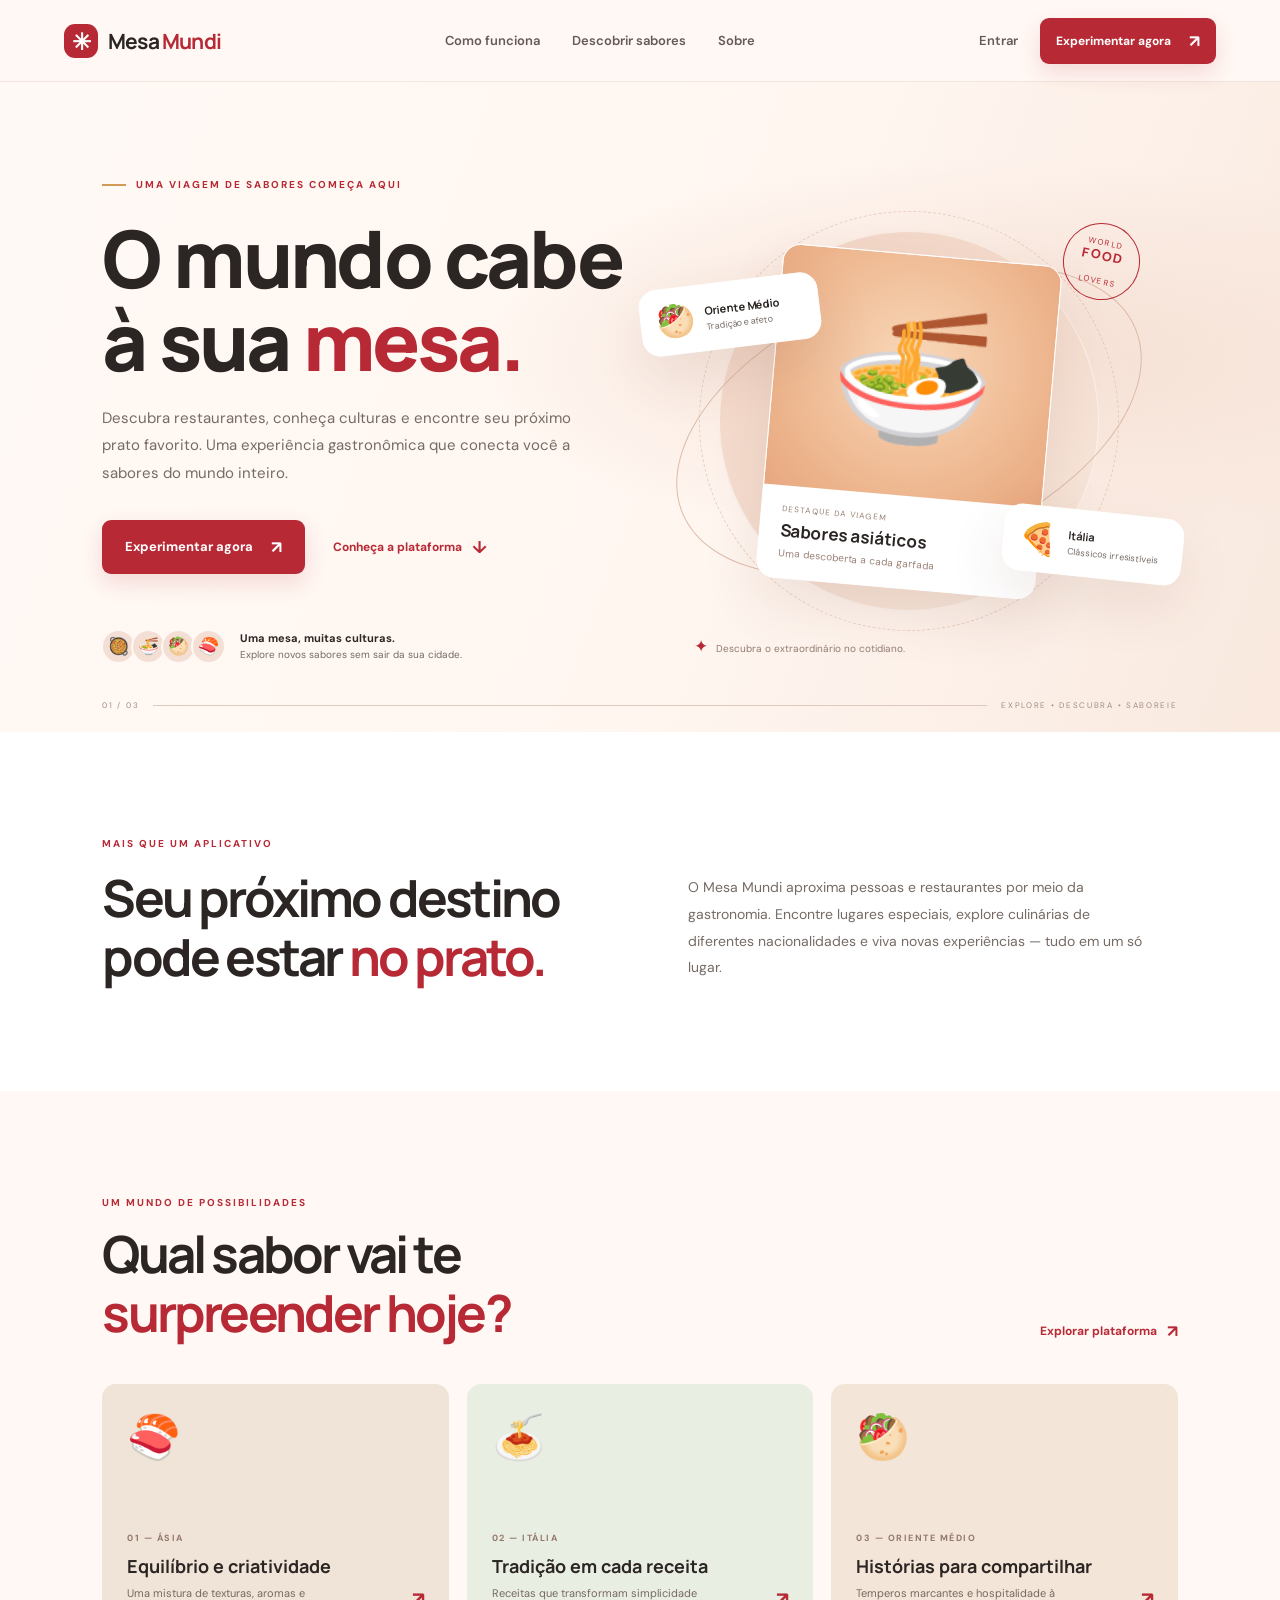
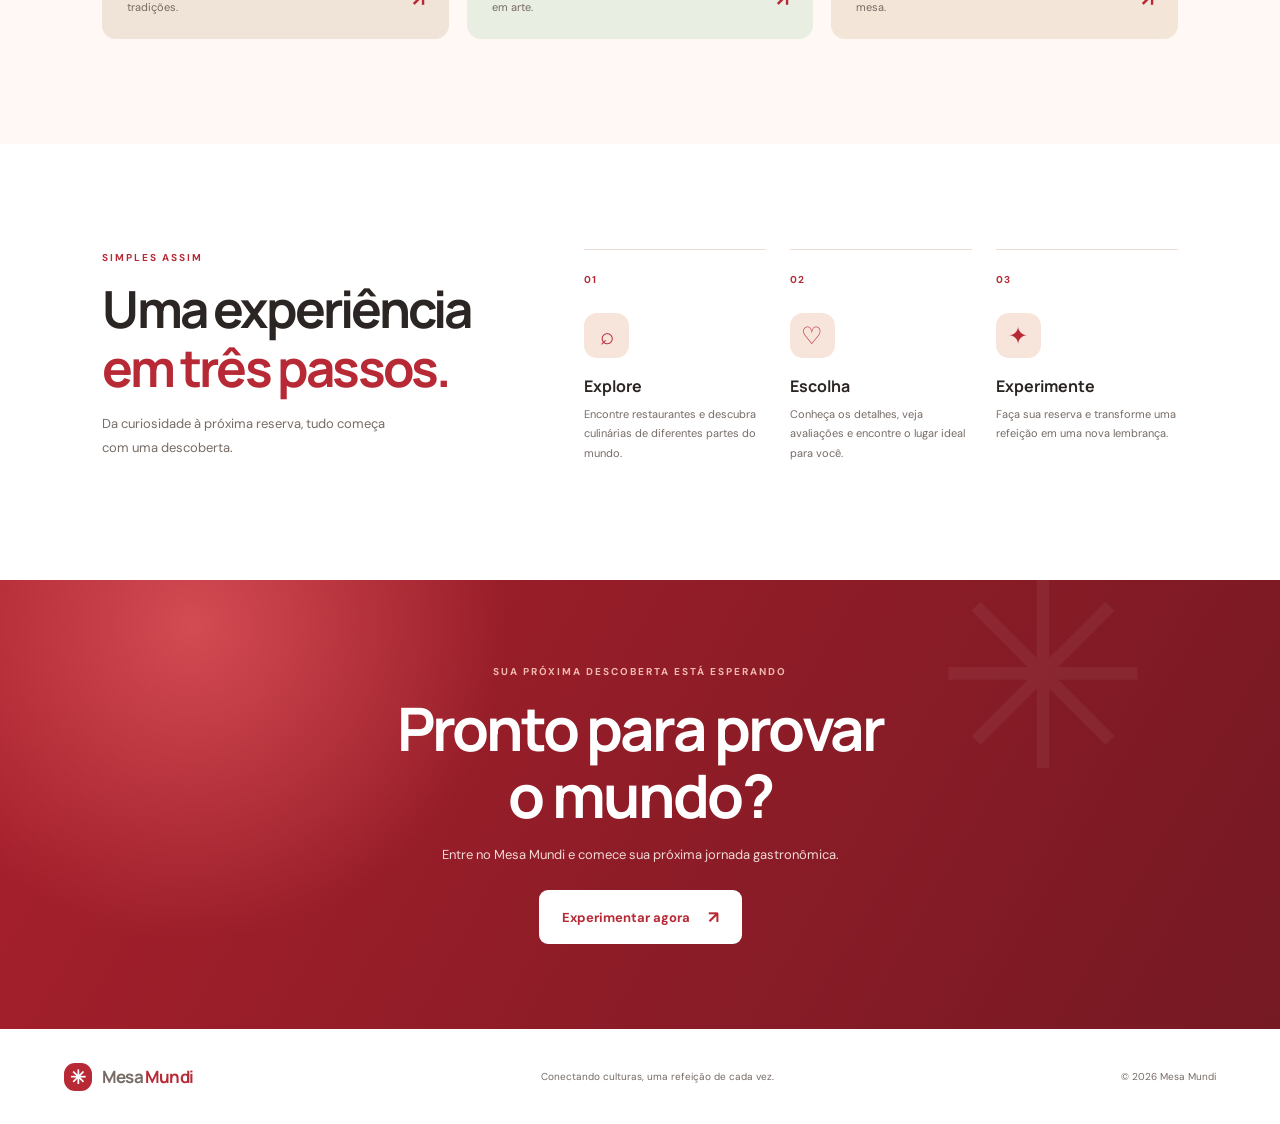
==== index.html @ 670676ce "adiciona landing page e novos estilos" ====
<!doctype html>
<html lang="pt-BR">
<head>
  <meta charset="utf-8">
  <meta name="viewport" content="width=device-width, initial-scale=1">
  <meta name="theme-color" content="#fff8f4">
  <meta name="description" content="Descubra restaurantes, sabores e experiências gastronômicas de diferentes partes do mundo com o Mesa Mundi.">
  <title>Mesa Mundi | O mundo cabe à sua mesa</title>
  <link rel="preconnect" href="https://fonts.googleapis.com">
  <link rel="preconnect" href="https://fonts.gstatic.com" crossorigin>
  <link href="https://fonts.googleapis.com/css2?family=DM+Sans:wght@400;500;600;700&family=Manrope:wght@400;500;600;700;800&display=swap" rel="stylesheet">
  <link rel="stylesheet" href="css/landing.css">
</head>
<body>
  <header class="site-header">
    <a class="brand" href="#inicio" aria-label="Mesa Mundi, início"><span class="brand-mark">✳</span><span>Mesa <b>Mundi</b></span></a>
    <button class="menu-toggle" aria-label="Abrir menu" aria-expanded="false">☰</button>
    <nav class="nav-links" aria-label="Navegação principal">
      <a href="#como-funciona">Como funciona</a>
      <a href="#descobrir">Descobrir sabores</a>
      <a href="#sobre">Sobre</a>
    </nav>
    <div class="header-actions"><a class="login-link" href="app.html">Entrar</a><a class="button button-small" href="app.html">Experimentar agora <span>↗</span></a></div>
  </header>

  <main>
    <section class="hero" id="inicio">
      <div class="hero-copy">
        <div class="eyebrow"><span></span> UMA VIAGEM DE SABORES COMEÇA AQUI</div>
        <h1>O mundo cabe<br>à sua <em>mesa.</em></h1>
        <p class="hero-description">Descubra restaurantes, conheça culturas e encontre seu próximo prato favorito. Uma experiência gastronômica que conecta você a sabores do mundo inteiro.</p>
        <div class="hero-actions"><a class="button" href="app.html">Experimentar agora <span>↗</span></a><a class="text-link" href="#como-funciona">Conheça a plataforma <span>↓</span></a></div>
        <div class="hero-proof"><div class="avatar-stack"><span>🥘</span><span>🍜</span><span>🥙</span><span>🍣</span></div><div><strong>Uma mesa, muitas culturas.</strong><small>Explore novos sabores sem sair da sua cidade.</small></div></div>
      </div>
      <div class="hero-art" aria-label="Composição ilustrativa de pratos de diferentes culturas">
        <div class="art-glow"></div><div class="orbit orbit-one"></div><div class="orbit orbit-two"></div>
        <div class="food-card food-main"><div class="food-emoji">🍜</div><div class="food-caption"><span>DESTAQUE DA VIAGEM</span><strong>Sabores asiáticos</strong><small>Uma descoberta a cada garfada</small></div></div>
        <div class="food-card food-float food-left"><span>🥙</span><div><b>Oriente Médio</b><small>Tradição e afeto</small></div></div>
        <div class="food-card food-float food-right"><span>🍕</span><div><b>Itália</b><small>Clássicos irresistíveis</small></div></div>
        <div class="mini-stamp">WORLD<br><b>FOOD</b><br>LOVERS</div>
        <div class="hero-note"><span>✦</span> Descubra o extraordinário no cotidiano.</div>
      </div>
      <div class="hero-bottom"><span>01 / 03</span><div class="bottom-line"></div><span>EXPLORE • DESCUBRA • SABOREIE</span></div>
    </section>

    <section class="intro section" id="sobre">
      <div class="section-kicker">MAIS QUE UM APLICATIVO</div>
      <div class="intro-grid"><h2>Seu próximo destino<br>pode estar <em>no prato.</em></h2><p>O Mesa Mundi aproxima pessoas e restaurantes por meio da gastronomia. Encontre lugares especiais, explore culinárias de diferentes nacionalidades e viva novas experiências — tudo em um só lugar.</p></div>
    </section>

    <section class="discover section" id="descobrir">
      <div class="section-heading"><div><div class="section-kicker">UM MUNDO DE POSSIBILIDADES</div><h2>Qual sabor vai te<br><em>surpreender hoje?</em></h2></div><a class="text-link" href="app.html">Explorar plataforma <span>↗</span></a></div>
      <div class="cuisine-grid">
        <article class="cuisine-card cuisine-asia"><div class="cuisine-icon">🍣</div><div><span>01 — ÁSIA</span><h3>Equilíbrio e criatividade</h3><p>Uma mistura de texturas, aromas e tradições.</p></div><b class="card-arrow">↗</b></article>
        <article class="cuisine-card cuisine-italy"><div class="cuisine-icon">🍝</div><div><span>02 — ITÁLIA</span><h3>Tradição em cada receita</h3><p>Receitas que transformam simplicidade em arte.</p></div><b class="card-arrow">↗</b></article>
        <article class="cuisine-card cuisine-arab"><div class="cuisine-icon">🥙</div><div><span>03 — ORIENTE MÉDIO</span><h3>Histórias para compartilhar</h3><p>Temperos marcantes e hospitalidade à mesa.</p></div><b class="card-arrow">↗</b></article>
      </div>
    </section>

    <section class="how section" id="como-funciona">
      <div class="how-heading"><div class="section-kicker">SIMPLES ASSIM</div><h2>Uma experiência<br><em>em três passos.</em></h2><p>Da curiosidade à próxima reserva, tudo começa com uma descoberta.</p></div>
      <div class="steps"><article class="step"><span class="step-number">01</span><div class="step-icon">⌕</div><h3>Explore</h3><p>Encontre restaurantes e descubra culinárias de diferentes partes do mundo.</p></article><article class="step"><span class="step-number">02</span><div class="step-icon">♡</div><h3>Escolha</h3><p>Conheça os detalhes, veja avaliações e encontre o lugar ideal para você.</p></article><article class="step"><span class="step-number">03</span><div class="step-icon">✦</div><h3>Experimente</h3><p>Faça sua reserva e transforme uma refeição em uma nova lembrança.</p></article></div>
    </section>

    <section class="cta-section"><div class="cta-decoration">✳</div><div class="section-kicker">SUA PRÓXIMA DESCOBERTA ESTÁ ESPERANDO</div><h2>Pronto para provar<br>o mundo?</h2><p>Entre no Mesa Mundi e comece sua próxima jornada gastronômica.</p><a class="button button-light" href="app.html">Experimentar agora <span>↗</span></a></section>
  </main>

  <footer class="footer"><a class="brand" href="#inicio"><span class="brand-mark">✳</span><span>Mesa <b>Mundi</b></span></a><span>Conectando culturas, uma refeição de cada vez.</span><span>© <span id="year"></span> Mesa Mundi</span></footer>
  <script src="js/landing.js"></script>
</body>
</html>
---- css/landing.css ----
:root{--red:#b72a35;--red-dark:#8f1e29;--ink:#2b2523;--muted:#766b65;--cream:#fff8f4;--line:#eaded6;--peach:#f7e5dc;--gold:#d49a55}
*{box-sizing:border-box}html{scroll-behavior:smooth;scroll-padding-top:90px}body{margin:0;background:var(--cream);color:var(--ink);font-family:"DM Sans",sans-serif}a{color:inherit;text-decoration:none}.site-header{height:82px;padding:0 max(5vw,24px);display:flex;align-items:center;justify-content:space-between;gap:28px;background:rgba(255,248,244,.92);backdrop-filter:blur(14px);position:sticky;top:0;z-index:20;border-bottom:1px solid rgba(234,222,214,.7)}.brand{display:inline-flex;align-items:center;gap:10px;font:700 21px Manrope,sans-serif;letter-spacing:-.8px;white-space:nowrap}.brand b{color:var(--red)}.brand-mark{display:grid;place-items:center;width:34px;height:34px;border-radius:11px;background:var(--red);color:#fff;font-size:23px}.nav-links,.header-actions{display:flex;align-items:center;gap:32px}.nav-links a,.login-link{font-size:13px;color:#655a55;font-weight:600;transition:color .2s}.nav-links a:hover,.login-link:hover{color:var(--red)}.header-actions{gap:22px}.button{display:inline-flex;align-items:center;justify-content:center;gap:18px;padding:16px 23px;border-radius:9px;background:var(--red);color:#fff;font-size:13px;font-weight:700;box-shadow:0 9px 22px #b72a3526;transition:transform .2s,background .2s,box-shadow .2s}.button:hover{background:var(--red-dark);transform:translateY(-2px);box-shadow:0 12px 26px #b72a3538}.button span{font-size:17px}.button-small{padding:12px 16px;font-size:12px}.menu-toggle{display:none;border:0;background:none;font-size:24px;color:var(--ink)}.hero{min-height:650px;padding:78px max(8vw,28px) 50px;display:grid;grid-template-columns:1fr 1fr;align-items:center;position:relative;overflow:hidden;background:radial-gradient(ellipse at 78% 42%,#f5dfd3 0,transparent 37%),linear-gradient(110deg,#fff9f5 0%,#fff6f0 58%,#f9e9df 100%)}.hero-copy{max-width:570px;position:relative;z-index:2}.eyebrow,.section-kicker{font-size:10px;letter-spacing:2px;font-weight:700;color:var(--red)}.eyebrow{display:flex;align-items:center;gap:10px}.eyebrow span{width:24px;height:2px;background:var(--gold)}h1,h2,h3,p{margin-top:0}h1,h2{font-family:Manrope,sans-serif;letter-spacing:-2.8px}h1{font-size:clamp(54px,6.2vw,84px);line-height:1.05;margin:25px 0 22px;font-weight:800}h1 em,h2 em{color:var(--red);font-style:normal}.hero-description{max-width:470px;color:var(--muted);font-size:15px;line-height:1.85}.hero-actions{display:flex;align-items:center;gap:28px;margin-top:32px}.text-link{font-size:12px;font-weight:700;color:var(--red);display:inline-flex;align-items:center;gap:10px}.text-link span{font-size:17px}.hero-proof{display:flex;align-items:center;gap:14px;margin-top:55px}.avatar-stack{display:flex;padding-left:4px}.avatar-stack span{display:grid;place-items:center;width:35px;height:35px;border:2px solid var(--cream);border-radius:50%;background:#f4dfd4;margin-left:-5px;font-size:17px}.hero-proof strong,.hero-proof small{display:block}.hero-proof strong{font-size:11px}.hero-proof small{font-size:10px;color:var(--muted);margin-top:3px}.hero-art{height:490px;position:relative;display:grid;place-items:center}.art-glow{position:absolute;width:380px;height:380px;border-radius:50%;background:linear-gradient(145deg,#f2d4c4,#f8e8dd);box-shadow:inset 0 0 0 1px #fff8}.orbit{position:absolute;border:1px solid #dcb8a6;border-radius:50%;transform:rotate(-22deg)}.orbit-one{width:490px;height:270px}.orbit-two{width:420px;height:420px;border-style:dashed;opacity:.6}.food-card{position:absolute;background:#fff;border:1px solid #fff;border-radius:18px;box-shadow:0 22px 55px #713c2a1c}.food-main{width:280px;height:335px;overflow:hidden;transform:rotate(5deg);display:flex;flex-direction:column}.food-emoji{flex:1;display:grid;place-items:center;font-size:132px;background:radial-gradient(circle at 50% 45%,#f9d8b9,#edb58d 72%,#e7a77f)}.food-caption{padding:18px 20px}.food-caption span,.food-caption small{display:block;color:#9a8176;font-size:8px;letter-spacing:1.2px}.food-caption strong{display:block;font:700 17px Manrope;margin:5px 0}.food-caption small{font-size:10px;letter-spacing:0}.food-float{display:flex;align-items:center;gap:10px;padding:12px 15px;min-width:180px}.food-float>span{font-size:31px}.food-float b,.food-float small{display:block}.food-float b{font:700 11px Manrope}.food-float small{font-size:9px;color:var(--muted);margin-top:3px}.food-left{left:0;top:105px;transform:rotate(-7deg)}.food-right{right:-5px;bottom:88px;transform:rotate(6deg)}.mini-stamp{position:absolute;right:7%;top:47px;width:77px;height:77px;border:1px solid var(--red);border-radius:50%;display:grid;align-content:center;text-align:center;color:var(--red);font-size:8px;letter-spacing:1.5px;line-height:1.35;transform:rotate(12deg)}.mini-stamp b{font-size:13px}.hero-note{position:absolute;bottom:9px;left:10%;font-size:10px;color:#927b70}.hero-note span{color:var(--red);font-size:17px;margin-right:5px}.hero-bottom{position:absolute;bottom:22px;left:8%;right:8%;display:flex;align-items:center;gap:14px;color:#a18c82;font-size:8px;letter-spacing:1.7px}.bottom-line{height:1px;background:#ddc9be;flex:1}.section{padding:105px max(8vw,28px)}.intro{background:#fff}.intro-grid{display:grid;grid-template-columns:1fr 1fr;gap:9%;align-items:end;margin-top:18px}.intro h2,.section-heading h2,.how h2{font-size:clamp(36px,4vw,52px);line-height:1.15;margin:0}.intro-grid p{max-width:470px;color:var(--muted);font-size:14px;line-height:1.9;margin:0 0 5px}.discover{background:#fff8f4}.section-heading{display:flex;justify-content:space-between;align-items:end;gap:20px;margin-bottom:42px}.section-heading h2{margin-top:15px}.cuisine-grid{display:grid;grid-template-columns:repeat(3,1fr);gap:18px}.cuisine-card{min-height:255px;padding:25px;border-radius:14px;display:flex;flex-direction:column;justify-content:space-between;position:relative;overflow:hidden;transition:transform .2s}.cuisine-card:hover{transform:translateY(-5px)}.cuisine-asia{background:#f0e3d7}.cuisine-italy{background:#e9eee3}.cuisine-arab{background:#f4e5d9}.cuisine-icon{font-size:43px}.cuisine-card span{font-size:9px;letter-spacing:1.5px;color:#92776a;font-weight:700}.cuisine-card h3{font:700 18px Manrope;margin:8px 0}.cuisine-card p{font-size:11px;color:#776960;margin:0;max-width:220px}.card-arrow{position:absolute;right:24px;bottom:27px;color:var(--red);font-size:20px}.how{display:grid;grid-template-columns:.8fr 1.2fr;gap:8%;align-items:center;background:#fff}.how h2{margin:15px 0}.how-heading>p{max-width:290px;color:var(--muted);font-size:13px;line-height:1.8}.steps{display:grid;grid-template-columns:repeat(3,1fr);gap:24px}.step{border-top:1px solid var(--line);padding-top:17px}.step-number{font-size:10px;color:var(--red);font-weight:700;letter-spacing:1px}.step-icon{width:45px;height:45px;display:grid;place-items:center;background:var(--peach);color:var(--red);border-radius:13px;font-size:24px;margin:25px 0 17px}.step h3{font:700 16px Manrope;margin-bottom:8px}.step p{font-size:11px;line-height:1.8;color:var(--muted)}.cta-section{padding:85px 24px;text-align:center;color:#fff;background:radial-gradient(circle at 15% 10%,#d34b53 0,transparent 27%),linear-gradient(120deg,#a9202c,#751923);position:relative;overflow:hidden}.cta-decoration{position:absolute;right:10%;top:-70px;font-size:260px;color:#ffffff0d}.cta-section .section-kicker{color:#f2b9ad}.cta-section h2{font-size:clamp(40px,5vw,60px);line-height:1.12;margin:17px 0}.cta-section p{color:#f2d9d6;font-size:13px;margin-bottom:27px}.button-light{background:#fff;color:var(--red);box-shadow:none}.button-light:hover{background:#fff1eb;color:var(--red-dark)}.footer{min-height:95px;padding:22px max(5vw,24px);display:flex;align-items:center;justify-content:space-between;gap:20px;background:#fff;font-size:10px;color:var(--muted)}.footer .brand{font-size:17px}.footer .brand-mark{width:28px;height:28px;font-size:19px}
@media(max-width:900px){.hero{padding-left:6vw;padding-right:6vw}.hero-art{transform:scale(.88)}.nav-links{gap:18px}.how{grid-template-columns:1fr;gap:38px}}
@media(max-width:680px){.site-header{height:70px;padding:0 20px}.menu-toggle{display:block;margin-left:auto}.nav-links{display:none;position:absolute;top:69px;left:0;right:0;padding:18px 22px;background:#fff8f4;border-bottom:1px solid var(--line);flex-direction:column;align-items:flex-start;gap:18px}.nav-links.open{display:flex}.header-actions{gap:12px}.header-actions .login-link{display:none}.button-small{padding:10px 12px;font-size:10px}.brand{font-size:18px}.hero{grid-template-columns:1fr;padding:65px 25px 75px;min-height:auto}.hero-copy{max-width:100%}h1{font-size:58px}.hero-description{font-size:13px}.hero-proof{margin-top:35px}.hero-art{height:390px;margin-top:10px;transform:scale(.83);transform-origin:center}.hero-bottom{left:25px;right:25px;font-size:7px}.section{padding:75px 25px}.intro-grid{grid-template-columns:1fr;gap:22px}.intro h2,.section-heading h2,.how h2{font-size:39px}.section-heading{align-items:flex-start;flex-direction:column}.cuisine-grid{grid-template-columns:1fr}.cuisine-card{min-height:215px}.steps{grid-template-columns:1fr;gap:25px}.step{display:grid;grid-template-columns:48px 1fr;column-gap:16px;align-items:center}.step-number{grid-column:1/-1}.step-icon{margin:15px 0;grid-row:2/4}.step h3{margin:0;align-self:end}.step p{margin:5px 0;align-self:start}.cta-section{padding:75px 22px}.footer{flex-direction:column;align-items:flex-start;padding:25px}.hero-art{margin-left:-15px;margin-right:-15px}}
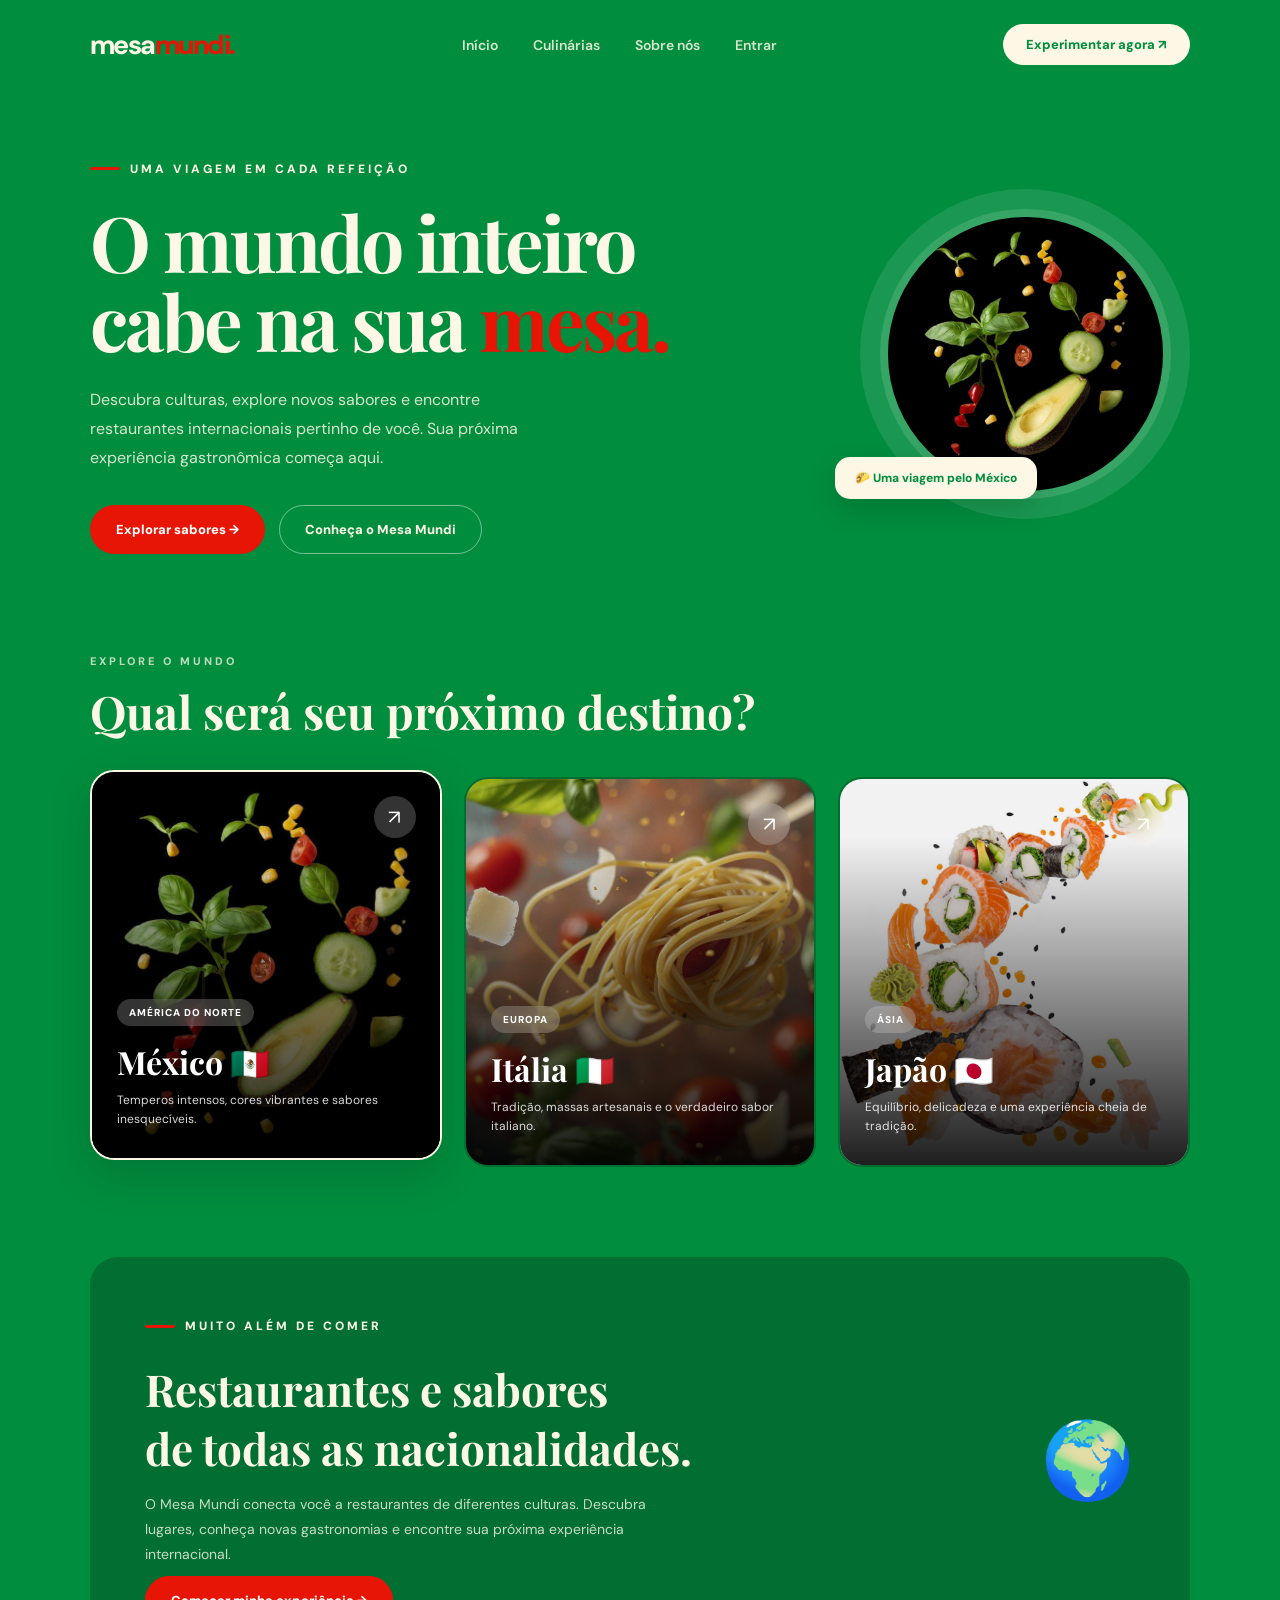
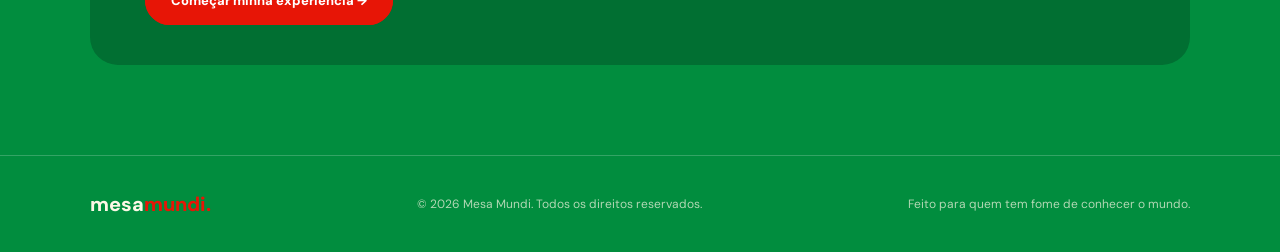
==== commit 1f7201be: "Nova landing page e app com o mesmo visual - index.html substituído pela nova landing (CSS/JS em css" ====
--- a/index.html
+++ b/index.html
@@ -1,71 +1,123 @@
-<!doctype html>
+<!DOCTYPE html>
 <html lang="pt-BR">
 <head>
-  <meta charset="utf-8">
-  <meta name="viewport" content="width=device-width, initial-scale=1">
-  <meta name="theme-color" content="#fff8f4">
-  <meta name="description" content="Descubra restaurantes, sabores e experiências gastronômicas de diferentes partes do mundo com o Mesa Mundi.">
-  <title>Mesa Mundi | O mundo cabe à sua mesa</title>
+  <meta charset="UTF-8">
+  <meta name="viewport" content="width=device-width, initial-scale=1.0">
+  <meta name="theme-color" content="#018D3E">
+  <meta name="description" content="Mesa Mundi — Restaurantes e sabores de todas as nacionalidades.">
+
+  <title>Mesa Mundi | Sabores do Mundo</title>
+
   <link rel="preconnect" href="https://fonts.googleapis.com">
   <link rel="preconnect" href="https://fonts.gstatic.com" crossorigin>
-  <link href="https://fonts.googleapis.com/css2?family=DM+Sans:wght@400;500;600;700&family=Manrope:wght@400;500;600;700;800&display=swap" rel="stylesheet">
+  <link href="https://fonts.googleapis.com/css2?family=DM+Sans:wght@400;500;600;700;800&family=Playfair+Display:wght@600;700;800&display=swap" rel="stylesheet">
   <link rel="stylesheet" href="css/landing.css">
+  <script src="js/theme.js"></script>
 </head>
+
 <body>
-  <header class="site-header">
-    <a class="brand" href="#inicio" aria-label="Mesa Mundi, início"><span class="brand-mark">✳</span><span>Mesa <b>Mundi</b></span></a>
-    <button class="menu-toggle" aria-label="Abrir menu" aria-expanded="false">☰</button>
-    <nav class="nav-links" aria-label="Navegação principal">
-      <a href="#como-funciona">Como funciona</a>
-      <a href="#descobrir">Descobrir sabores</a>
-      <a href="#sobre">Sobre</a>
+
+  <header>
+    <a href="#inicio" class="logo">mesa<span>mundi.</span></a>
+
+    <nav>
+      <a href="#inicio">Início</a>
+      <a href="#culturas">Culinárias</a>
+      <a href="#sobre">Sobre nós</a>
+      <a href="app.html">Entrar</a>
     </nav>
-    <div class="header-actions"><a class="login-link" href="app.html">Entrar</a><a class="button button-small" href="app.html">Experimentar agora <span>↗</span></a></div>
+
+    <a href="app.html" class="header-button">Experimentar agora ↗</a>
   </header>
 
   <main>
+
     <section class="hero" id="inicio">
-      <div class="hero-copy">
-        <div class="eyebrow"><span></span> UMA VIAGEM DE SABORES COMEÇA AQUI</div>
-        <h1>O mundo cabe<br>à sua <em>mesa.</em></h1>
-        <p class="hero-description">Descubra restaurantes, conheça culturas e encontre seu próximo prato favorito. Uma experiência gastronômica que conecta você a sabores do mundo inteiro.</p>
-        <div class="hero-actions"><a class="button" href="app.html">Experimentar agora <span>↗</span></a><a class="text-link" href="#como-funciona">Conheça a plataforma <span>↓</span></a></div>
-        <div class="hero-proof"><div class="avatar-stack"><span>🥘</span><span>🍜</span><span>🥙</span><span>🍣</span></div><div><strong>Uma mesa, muitas culturas.</strong><small>Explore novos sabores sem sair da sua cidade.</small></div></div>
+      <div class="hero-content">
+        <div class="eyebrow">Uma viagem em cada refeição</div>
+
+        <h1>O mundo inteiro<br>cabe na sua <span>mesa.</span></h1>
+
+        <p class="hero-description">
+          Descubra culturas, explore novos sabores e encontre
+          restaurantes internacionais pertinho de você.
+          Sua próxima experiência gastronômica começa aqui.
+        </p>
+
+        <div class="hero-actions">
+          <a href="#culturas" class="primary-button">Explorar sabores →</a>
+          <a href="#sobre" class="secondary-button">Conheça o Mesa Mundi</a>
+        </div>
       </div>
-      <div class="hero-art" aria-label="Composição ilustrativa de pratos de diferentes culturas">
-        <div class="art-glow"></div><div class="orbit orbit-one"></div><div class="orbit orbit-two"></div>
-        <div class="food-card food-main"><div class="food-emoji">🍜</div><div class="food-caption"><span>DESTAQUE DA VIAGEM</span><strong>Sabores asiáticos</strong><small>Uma descoberta a cada garfada</small></div></div>
-        <div class="food-card food-float food-left"><span>🥙</span><div><b>Oriente Médio</b><small>Tradição e afeto</small></div></div>
-        <div class="food-card food-float food-right"><span>🍕</span><div><b>Itália</b><small>Clássicos irresistíveis</small></div></div>
-        <div class="mini-stamp">WORLD<br><b>FOOD</b><br>LOVERS</div>
-        <div class="hero-note"><span>✦</span> Descubra o extraordinário no cotidiano.</div>
-      </div>
-      <div class="hero-bottom"><span>01 / 03</span><div class="bottom-line"></div><span>EXPLORE • DESCUBRA • SABOREIE</span></div>
-    </section>
 
-    <section class="intro section" id="sobre">
-      <div class="section-kicker">MAIS QUE UM APLICATIVO</div>
-      <div class="intro-grid"><h2>Seu próximo destino<br>pode estar <em>no prato.</em></h2><p>O Mesa Mundi aproxima pessoas e restaurantes por meio da gastronomia. Encontre lugares especiais, explore culinárias de diferentes nacionalidades e viva novas experiências — tudo em um só lugar.</p></div>
-    </section>
-
-    <section class="discover section" id="descobrir">
-      <div class="section-heading"><div><div class="section-kicker">UM MUNDO DE POSSIBILIDADES</div><h2>Qual sabor vai te<br><em>surpreender hoje?</em></h2></div><a class="text-link" href="app.html">Explorar plataforma <span>↗</span></a></div>
-      <div class="cuisine-grid">
-        <article class="cuisine-card cuisine-asia"><div class="cuisine-icon">🍣</div><div><span>01 — ÁSIA</span><h3>Equilíbrio e criatividade</h3><p>Uma mistura de texturas, aromas e tradições.</p></div><b class="card-arrow">↗</b></article>
-        <article class="cuisine-card cuisine-italy"><div class="cuisine-icon">🍝</div><div><span>02 — ITÁLIA</span><h3>Tradição em cada receita</h3><p>Receitas que transformam simplicidade em arte.</p></div><b class="card-arrow">↗</b></article>
-        <article class="cuisine-card cuisine-arab"><div class="cuisine-icon">🥙</div><div><span>03 — ORIENTE MÉDIO</span><h3>Histórias para compartilhar</h3><p>Temperos marcantes e hospitalidade à mesa.</p></div><b class="card-arrow">↗</b></article>
+      <div class="hero-decoration">
+        <img id="hero-image" src="images/mexico.jpg" alt="Comida típica do México">
+        <div class="floating-label" id="hero-label">🌎 Sabores sem fronteiras</div>
       </div>
     </section>
 
-    <section class="how section" id="como-funciona">
-      <div class="how-heading"><div class="section-kicker">SIMPLES ASSIM</div><h2>Uma experiência<br><em>em três passos.</em></h2><p>Da curiosidade à próxima reserva, tudo começa com uma descoberta.</p></div>
-      <div class="steps"><article class="step"><span class="step-number">01</span><div class="step-icon">⌕</div><h3>Explore</h3><p>Encontre restaurantes e descubra culinárias de diferentes partes do mundo.</p></article><article class="step"><span class="step-number">02</span><div class="step-icon">♡</div><h3>Escolha</h3><p>Conheça os detalhes, veja avaliações e encontre o lugar ideal para você.</p></article><article class="step"><span class="step-number">03</span><div class="step-icon">✦</div><h3>Experimente</h3><p>Faça sua reserva e transforme uma refeição em uma nova lembrança.</p></article></div>
+    <section class="cultures" id="culturas">
+      <div class="section-heading">
+        <small>Explore o mundo</small>
+        <h2>Qual será seu próximo destino?</h2>
+      </div>
+
+      <div class="banner-grid">
+        <button class="culture-card active" data-theme="mexico" aria-pressed="true" type="button">
+          <img src="images/mexico.jpg" alt="Tacos mexicanos" loading="lazy">
+          <span class="card-arrow">↗</span>
+          <div class="card-content">
+            <span class="card-tag">AMÉRICA DO NORTE</span>
+            <h3>México 🇲🇽</h3>
+            <p>Temperos intensos, cores vibrantes e sabores inesquecíveis.</p>
+          </div>
+        </button>
+
+        <button class="culture-card" data-theme="italia" aria-pressed="false" type="button">
+          <img src="images/italia.jpg" alt="Massa italiana" loading="lazy">
+          <span class="card-arrow">↗</span>
+          <div class="card-content">
+            <span class="card-tag">EUROPA</span>
+            <h3>Itália 🇮🇹</h3>
+            <p>Tradição, massas artesanais e o verdadeiro sabor italiano.</p>
+          </div>
+        </button>
+
+        <button class="culture-card" data-theme="japao" aria-pressed="false" type="button">
+          <img src="images/japao.jpg" alt="Sushi japonês" loading="lazy">
+          <span class="card-arrow">↗</span>
+          <div class="card-content">
+            <span class="card-tag">ÁSIA</span>
+            <h3>Japão 🇯🇵</h3>
+            <p>Equilíbrio, delicadeza e uma experiência cheia de tradição.</p>
+          </div>
+        </button>
+      </div>
     </section>
 
-    <section class="cta-section"><div class="cta-decoration">✳</div><div class="section-kicker">SUA PRÓXIMA DESCOBERTA ESTÁ ESPERANDO</div><h2>Pronto para provar<br>o mundo?</h2><p>Entre no Mesa Mundi e comece sua próxima jornada gastronômica.</p><a class="button button-light" href="app.html">Experimentar agora <span>↗</span></a></section>
+    <section class="experience" id="sobre">
+      <div>
+        <div class="eyebrow">Muito além de comer</div>
+        <h2>Restaurantes e sabores<br>de todas as nacionalidades.</h2>
+        <p>
+          O Mesa Mundi conecta você a restaurantes de diferentes
+          culturas. Descubra lugares, conheça novas gastronomias
+          e encontre sua próxima experiência internacional.
+        </p>
+        <br>
+        <a href="app.html" class="primary-button">Começar minha experiência →</a>
+      </div>
+      <div class="experience-icon">🌍</div>
+    </section>
+
   </main>
 
-  <footer class="footer"><a class="brand" href="#inicio"><span class="brand-mark">✳</span><span>Mesa <b>Mundi</b></span></a><span>Conectando culturas, uma refeição de cada vez.</span><span>© <span id="year"></span> Mesa Mundi</span></footer>
+  <footer>
+    <div class="footer-brand">mesa<span style="color:var(--detail)">mundi.</span></div>
+    <p>© <span id="year">2026</span> Mesa Mundi. Todos os direitos reservados.</p>
+    <p>Feito para quem tem fome de conhecer o mundo.</p>
+  </footer>
+
   <script src="js/landing.js"></script>
 </body>
 </html>
--- a/css/landing.css
+++ b/css/landing.css
@@ -1,4 +1,504 @@
-:root{--red:#b72a35;--red-dark:#8f1e29;--ink:#2b2523;--muted:#766b65;--cream:#fff8f4;--line:#eaded6;--peach:#f7e5dc;--gold:#d49a55}
-*{box-sizing:border-box}html{scroll-behavior:smooth;scroll-padding-top:90px}body{margin:0;background:var(--cream);color:var(--ink);font-family:"DM Sans",sans-serif}a{color:inherit;text-decoration:none}.site-header{height:82px;padding:0 max(5vw,24px);display:flex;align-items:center;justify-content:space-between;gap:28px;background:rgba(255,248,244,.92);backdrop-filter:blur(14px);position:sticky;top:0;z-index:20;border-bottom:1px solid rgba(234,222,214,.7)}.brand{display:inline-flex;align-items:center;gap:10px;font:700 21px Manrope,sans-serif;letter-spacing:-.8px;white-space:nowrap}.brand b{color:var(--red)}.brand-mark{display:grid;place-items:center;width:34px;height:34px;border-radius:11px;background:var(--red);color:#fff;font-size:23px}.nav-links,.header-actions{display:flex;align-items:center;gap:32px}.nav-links a,.login-link{font-size:13px;color:#655a55;font-weight:600;transition:color .2s}.nav-links a:hover,.login-link:hover{color:var(--red)}.header-actions{gap:22px}.button{display:inline-flex;align-items:center;justify-content:center;gap:18px;padding:16px 23px;border-radius:9px;background:var(--red);color:#fff;font-size:13px;font-weight:700;box-shadow:0 9px 22px #b72a3526;transition:transform .2s,background .2s,box-shadow .2s}.button:hover{background:var(--red-dark);transform:translateY(-2px);box-shadow:0 12px 26px #b72a3538}.button span{font-size:17px}.button-small{padding:12px 16px;font-size:12px}.menu-toggle{display:none;border:0;background:none;font-size:24px;color:var(--ink)}.hero{min-height:650px;padding:78px max(8vw,28px) 50px;display:grid;grid-template-columns:1fr 1fr;align-items:center;position:relative;overflow:hidden;background:radial-gradient(ellipse at 78% 42%,#f5dfd3 0,transparent 37%),linear-gradient(110deg,#fff9f5 0%,#fff6f0 58%,#f9e9df 100%)}.hero-copy{max-width:570px;position:relative;z-index:2}.eyebrow,.section-kicker{font-size:10px;letter-spacing:2px;font-weight:700;color:var(--red)}.eyebrow{display:flex;align-items:center;gap:10px}.eyebrow span{width:24px;height:2px;background:var(--gold)}h1,h2,h3,p{margin-top:0}h1,h2{font-family:Manrope,sans-serif;letter-spacing:-2.8px}h1{font-size:clamp(54px,6.2vw,84px);line-height:1.05;margin:25px 0 22px;font-weight:800}h1 em,h2 em{color:var(--red);font-style:normal}.hero-description{max-width:470px;color:var(--muted);font-size:15px;line-height:1.85}.hero-actions{display:flex;align-items:center;gap:28px;margin-top:32px}.text-link{font-size:12px;font-weight:700;color:var(--red);display:inline-flex;align-items:center;gap:10px}.text-link span{font-size:17px}.hero-proof{display:flex;align-items:center;gap:14px;margin-top:55px}.avatar-stack{display:flex;padding-left:4px}.avatar-stack span{display:grid;place-items:center;width:35px;height:35px;border:2px solid var(--cream);border-radius:50%;background:#f4dfd4;margin-left:-5px;font-size:17px}.hero-proof strong,.hero-proof small{display:block}.hero-proof strong{font-size:11px}.hero-proof small{font-size:10px;color:var(--muted);margin-top:3px}.hero-art{height:490px;position:relative;display:grid;place-items:center}.art-glow{position:absolute;width:380px;height:380px;border-radius:50%;background:linear-gradient(145deg,#f2d4c4,#f8e8dd);box-shadow:inset 0 0 0 1px #fff8}.orbit{position:absolute;border:1px solid #dcb8a6;border-radius:50%;transform:rotate(-22deg)}.orbit-one{width:490px;height:270px}.orbit-two{width:420px;height:420px;border-style:dashed;opacity:.6}.food-card{position:absolute;background:#fff;border:1px solid #fff;border-radius:18px;box-shadow:0 22px 55px #713c2a1c}.food-main{width:280px;height:335px;overflow:hidden;transform:rotate(5deg);display:flex;flex-direction:column}.food-emoji{flex:1;display:grid;place-items:center;font-size:132px;background:radial-gradient(circle at 50% 45%,#f9d8b9,#edb58d 72%,#e7a77f)}.food-caption{padding:18px 20px}.food-caption span,.food-caption small{display:block;color:#9a8176;font-size:8px;letter-spacing:1.2px}.food-caption strong{display:block;font:700 17px Manrope;margin:5px 0}.food-caption small{font-size:10px;letter-spacing:0}.food-float{display:flex;align-items:center;gap:10px;padding:12px 15px;min-width:180px}.food-float>span{font-size:31px}.food-float b,.food-float small{display:block}.food-float b{font:700 11px Manrope}.food-float small{font-size:9px;color:var(--muted);margin-top:3px}.food-left{left:0;top:105px;transform:rotate(-7deg)}.food-right{right:-5px;bottom:88px;transform:rotate(6deg)}.mini-stamp{position:absolute;right:7%;top:47px;width:77px;height:77px;border:1px solid var(--red);border-radius:50%;display:grid;align-content:center;text-align:center;color:var(--red);font-size:8px;letter-spacing:1.5px;line-height:1.35;transform:rotate(12deg)}.mini-stamp b{font-size:13px}.hero-note{position:absolute;bottom:9px;left:10%;font-size:10px;color:#927b70}.hero-note span{color:var(--red);font-size:17px;margin-right:5px}.hero-bottom{position:absolute;bottom:22px;left:8%;right:8%;display:flex;align-items:center;gap:14px;color:#a18c82;font-size:8px;letter-spacing:1.7px}.bottom-line{height:1px;background:#ddc9be;flex:1}.section{padding:105px max(8vw,28px)}.intro{background:#fff}.intro-grid{display:grid;grid-template-columns:1fr 1fr;gap:9%;align-items:end;margin-top:18px}.intro h2,.section-heading h2,.how h2{font-size:clamp(36px,4vw,52px);line-height:1.15;margin:0}.intro-grid p{max-width:470px;color:var(--muted);font-size:14px;line-height:1.9;margin:0 0 5px}.discover{background:#fff8f4}.section-heading{display:flex;justify-content:space-between;align-items:end;gap:20px;margin-bottom:42px}.section-heading h2{margin-top:15px}.cuisine-grid{display:grid;grid-template-columns:repeat(3,1fr);gap:18px}.cuisine-card{min-height:255px;padding:25px;border-radius:14px;display:flex;flex-direction:column;justify-content:space-between;position:relative;overflow:hidden;transition:transform .2s}.cuisine-card:hover{transform:translateY(-5px)}.cuisine-asia{background:#f0e3d7}.cuisine-italy{background:#e9eee3}.cuisine-arab{background:#f4e5d9}.cuisine-icon{font-size:43px}.cuisine-card span{font-size:9px;letter-spacing:1.5px;color:#92776a;font-weight:700}.cuisine-card h3{font:700 18px Manrope;margin:8px 0}.cuisine-card p{font-size:11px;color:#776960;margin:0;max-width:220px}.card-arrow{position:absolute;right:24px;bottom:27px;color:var(--red);font-size:20px}.how{display:grid;grid-template-columns:.8fr 1.2fr;gap:8%;align-items:center;background:#fff}.how h2{margin:15px 0}.how-heading>p{max-width:290px;color:var(--muted);font-size:13px;line-height:1.8}.steps{display:grid;grid-template-columns:repeat(3,1fr);gap:24px}.step{border-top:1px solid var(--line);padding-top:17px}.step-number{font-size:10px;color:var(--red);font-weight:700;letter-spacing:1px}.step-icon{width:45px;height:45px;display:grid;place-items:center;background:var(--peach);color:var(--red);border-radius:13px;font-size:24px;margin:25px 0 17px}.step h3{font:700 16px Manrope;margin-bottom:8px}.step p{font-size:11px;line-height:1.8;color:var(--muted)}.cta-section{padding:85px 24px;text-align:center;color:#fff;background:radial-gradient(circle at 15% 10%,#d34b53 0,transparent 27%),linear-gradient(120deg,#a9202c,#751923);position:relative;overflow:hidden}.cta-decoration{position:absolute;right:10%;top:-70px;font-size:260px;color:#ffffff0d}.cta-section .section-kicker{color:#f2b9ad}.cta-section h2{font-size:clamp(40px,5vw,60px);line-height:1.12;margin:17px 0}.cta-section p{color:#f2d9d6;font-size:13px;margin-bottom:27px}.button-light{background:#fff;color:var(--red);box-shadow:none}.button-light:hover{background:#fff1eb;color:var(--red-dark)}.footer{min-height:95px;padding:22px max(5vw,24px);display:flex;align-items:center;justify-content:space-between;gap:20px;background:#fff;font-size:10px;color:var(--muted)}.footer .brand{font-size:17px}.footer .brand-mark{width:28px;height:28px;font-size:19px}
-@media(max-width:900px){.hero{padding-left:6vw;padding-right:6vw}.hero-art{transform:scale(.88)}.nav-links{gap:18px}.how{grid-template-columns:1fr;gap:38px}}
-@media(max-width:680px){.site-header{height:70px;padding:0 20px}.menu-toggle{display:block;margin-left:auto}.nav-links{display:none;position:absolute;top:69px;left:0;right:0;padding:18px 22px;background:#fff8f4;border-bottom:1px solid var(--line);flex-direction:column;align-items:flex-start;gap:18px}.nav-links.open{display:flex}.header-actions{gap:12px}.header-actions .login-link{display:none}.button-small{padding:10px 12px;font-size:10px}.brand{font-size:18px}.hero{grid-template-columns:1fr;padding:65px 25px 75px;min-height:auto}.hero-copy{max-width:100%}h1{font-size:58px}.hero-description{font-size:13px}.hero-proof{margin-top:35px}.hero-art{height:390px;margin-top:10px;transform:scale(.83);transform-origin:center}.hero-bottom{left:25px;right:25px;font-size:7px}.section{padding:75px 25px}.intro-grid{grid-template-columns:1fr;gap:22px}.intro h2,.section-heading h2,.how h2{font-size:39px}.section-heading{align-items:flex-start;flex-direction:column}.cuisine-grid{grid-template-columns:1fr}.cuisine-card{min-height:215px}.steps{grid-template-columns:1fr;gap:25px}.step{display:grid;grid-template-columns:48px 1fr;column-gap:16px;align-items:center}.step-number{grid-column:1/-1}.step-icon{margin:15px 0;grid-row:2/4}.step h3{margin:0;align-self:end}.step p{margin:5px 0;align-self:start}.cta-section{padding:75px 22px}.footer{flex-direction:column;align-items:flex-start;padding:25px}.hero-art{margin-left:-15px;margin-right:-15px}}
+:root {
+  --primary: #018D3E;
+  --text: #FDF7E6;
+  --detail: #E71506;
+  --surface: #016F32;
+  --card: rgba(255,255,255,.10);
+  --shadow: rgba(0,0,0,.15);
+}
+
+* {
+  margin: 0;
+  padding: 0;
+  box-sizing: border-box;
+}
+
+html {
+  scroll-behavior: smooth;
+}
+
+body {
+  background: var(--primary);
+  color: var(--text);
+  font-family: 'DM Sans', sans-serif;
+  overflow-x: hidden;
+  transition: background .7s ease, color .7s ease;
+}
+
+button, a {
+  font: inherit;
+}
+
+a {
+  color: inherit;
+  text-decoration: none;
+}
+
+button {
+  cursor: pointer;
+}
+
+/* HEADER */
+
+header {
+  width: 100%;
+  padding: 24px 7%;
+  display: flex;
+  justify-content: space-between;
+  align-items: center;
+  gap: 24px;
+  position: relative;
+  z-index: 10;
+}
+
+.logo {
+  font-size: 27px;
+  font-weight: 800;
+  letter-spacing: -1.5px;
+}
+
+.logo span {
+  color: var(--detail);
+  transition: color .7s ease;
+}
+
+nav {
+  display: flex;
+  gap: 35px;
+  align-items: center;
+}
+
+nav a {
+  font-size: 14px;
+  font-weight: 600;
+  opacity: .85;
+  transition: opacity .3s;
+}
+
+nav a:hover {
+  opacity: 1;
+}
+
+.header-button {
+  background: var(--text);
+  color: var(--primary);
+  padding: 12px 23px;
+  border-radius: 50px;
+  font-size: 13px;
+  font-weight: 800;
+  transition: transform .3s, background .5s, color .5s;
+}
+
+.header-button:hover {
+  transform: translateY(-3px);
+}
+
+/* HERO */
+
+.hero {
+  padding: 65px 7% 40px;
+  min-height: 460px;
+  display: flex;
+  align-items: center;
+  justify-content: space-between;
+  gap: 40px;
+}
+
+.hero-content {
+  max-width: 650px;
+  animation: fadeUp .8s ease both;
+}
+
+.eyebrow {
+  display: inline-flex;
+  align-items: center;
+  gap: 10px;
+  font-size: 12px;
+  text-transform: uppercase;
+  letter-spacing: 3px;
+  font-weight: 800;
+  margin-bottom: 25px;
+}
+
+.eyebrow::before {
+  content: "";
+  width: 30px;
+  height: 3px;
+  border-radius: 5px;
+  background: var(--detail);
+}
+
+h1 {
+  font-family: 'Playfair Display', serif;
+  font-size: clamp(48px, 6vw, 82px);
+  line-height: 1.04;
+  letter-spacing: -3px;
+  margin-bottom: 25px;
+}
+
+h1 span {
+  color: var(--detail);
+  transition: color .7s ease;
+}
+
+.hero-description {
+  max-width: 480px;
+  font-size: 16px;
+  line-height: 1.8;
+  opacity: .85;
+  margin-bottom: 32px;
+}
+
+.hero-actions {
+  display: flex;
+  flex-wrap: wrap;
+  gap: 14px;
+}
+
+.primary-button,
+.secondary-button {
+  padding: 15px 25px;
+  border-radius: 50px;
+  font-size: 13px;
+  font-weight: 800;
+  transition: all .3s ease;
+}
+
+.primary-button {
+  background: var(--detail);
+  color: white;
+  border: 1px solid var(--detail);
+}
+
+.primary-button:hover {
+  transform: translateY(-4px);
+  filter: brightness(1.1);
+}
+
+.secondary-button {
+  border: 1px solid rgba(255,255,255,.45);
+  color: var(--text);
+}
+
+.secondary-button:hover {
+  background: var(--text);
+  color: var(--primary);
+}
+
+.hero-decoration {
+  width: 330px;
+  height: 330px;
+  flex-shrink: 0;
+  border-radius: 50%;
+  position: relative;
+  display: grid;
+  place-items: center;
+  background: var(--card);
+  animation: float 5s ease-in-out infinite;
+}
+
+.hero-decoration img {
+  width: 88%;
+  height: 88%;
+  object-fit: cover;
+  border-radius: 50%;
+  border: 8px solid rgba(255,255,255,.12);
+  opacity: 1;
+  transition: opacity .3s ease;
+}
+
+.floating-label {
+  position: absolute;
+  bottom: 20px;
+  left: -25px;
+  background: var(--text);
+  color: var(--primary);
+  padding: 13px 20px;
+  border-radius: 15px;
+  font-size: 12px;
+  font-weight: 800;
+  box-shadow: 0 10px 30px var(--shadow);
+  transition: background .7s, color .7s;
+}
+
+/* CULTURE SELECTOR */
+
+.cultures {
+  padding: 55px 7% 90px;
+}
+
+.section-heading {
+  margin-bottom: 35px;
+}
+
+.section-heading small {
+  font-size: 11px;
+  font-weight: 800;
+  letter-spacing: 3px;
+  text-transform: uppercase;
+  opacity: .75;
+}
+
+.section-heading h2 {
+  font-family: 'Playfair Display', serif;
+  font-size: clamp(30px, 4vw, 46px);
+  margin-top: 10px;
+}
+
+.banner-grid {
+  display: grid;
+  grid-template-columns: repeat(3, 1fr);
+  gap: 22px;
+}
+
+.culture-card {
+  min-height: 390px;
+  border: 2px solid transparent;
+  border-radius: 24px;
+  position: relative;
+  overflow: hidden;
+  isolation: isolate;
+  cursor: pointer;
+  transition: transform .4s ease, border .4s ease, box-shadow .4s ease;
+  background: var(--surface);
+  text-align: left;
+  color: white;
+  padding: 0;
+}
+
+.culture-card:hover {
+  transform: translateY(-9px);
+}
+
+.culture-card.active {
+  border-color: var(--text);
+  box-shadow: 0 15px 45px var(--shadow);
+  transform: translateY(-7px);
+}
+
+.culture-card img {
+  position: absolute;
+  inset: 0;
+  width: 100%;
+  height: 100%;
+  object-fit: cover;
+  z-index: -2;
+  transition: transform .8s ease;
+}
+
+.culture-card:hover img {
+  transform: scale(1.08);
+}
+
+.culture-card::after {
+  content: "";
+  position: absolute;
+  inset: 0;
+  z-index: -1;
+  background: linear-gradient(
+    to top,
+    rgba(0,0,0,.88),
+    rgba(0,0,0,.05) 85%
+  );
+}
+
+.card-content {
+  position: absolute;
+  bottom: 28px;
+  left: 25px;
+  right: 25px;
+}
+
+.card-tag {
+  display: inline-block;
+  background: rgba(255,255,255,.2);
+  backdrop-filter: blur(10px);
+  padding: 7px 12px;
+  border-radius: 30px;
+  font-size: 10px;
+  font-weight: 800;
+  letter-spacing: 1px;
+  margin-bottom: 14px;
+}
+
+.card-content h3 {
+  font-family: 'Playfair Display', serif;
+  font-size: 32px;
+  margin-bottom: 8px;
+}
+
+.card-content p {
+  font-size: 12px;
+  opacity: .85;
+  line-height: 1.6;
+}
+
+.card-arrow {
+  position: absolute;
+  right: 24px;
+  top: 24px;
+  width: 42px;
+  height: 42px;
+  border-radius: 50%;
+  display: grid;
+  place-items: center;
+  background: rgba(255,255,255,.2);
+  backdrop-filter: blur(10px);
+  font-size: 20px;
+}
+
+/* EXPERIENCE */
+
+.experience {
+  margin: 0 7% 90px;
+  padding: 55px;
+  border-radius: 28px;
+  background: var(--surface);
+  display: flex;
+  justify-content: space-between;
+  align-items: center;
+  gap: 35px;
+  transition: background .7s ease;
+}
+
+.experience h2 {
+  font-family: 'Playfair Display', serif;
+  font-size: clamp(30px, 4vw, 44px);
+  margin-bottom: 15px;
+}
+
+.experience p {
+  opacity: .8;
+  line-height: 1.8;
+  max-width: 550px;
+  font-size: 14px;
+}
+
+.experience-icon {
+  font-size: 75px;
+  flex-shrink: 0;
+}
+
+/* FOOTER */
+
+footer {
+  padding: 35px 7%;
+  border-top: 1px solid rgba(255,255,255,.2);
+  display: flex;
+  justify-content: space-between;
+  align-items: center;
+  gap: 20px;
+  flex-wrap: wrap;
+}
+
+footer p {
+  font-size: 12px;
+  opacity: .7;
+}
+
+.footer-brand {
+  font-size: 20px;
+  font-weight: 800;
+}
+
+/* ANIMATIONS */
+
+@keyframes fadeUp {
+  from {
+    opacity: 0;
+    transform: translateY(30px);
+  }
+
+  to {
+    opacity: 1;
+    transform: translateY(0);
+  }
+}
+
+@keyframes float {
+  0%, 100% {
+    transform: translateY(0);
+  }
+
+  50% {
+    transform: translateY(-15px);
+  }
+}
+
+/* RESPONSIVE */
+
+@media (max-width: 900px) {
+  .hero {
+    flex-direction: column;
+    align-items: flex-start;
+  }
+
+  .hero-decoration {
+    width: 260px;
+    height: 260px;
+    align-self: center;
+  }
+
+  .banner-grid {
+    grid-template-columns: 1fr 1fr;
+  }
+
+  .culture-card:last-child {
+    grid-column: span 2;
+  }
+}
+
+@media (max-width: 600px) {
+  header {
+    padding: 20px 6%;
+  }
+
+  nav {
+    display: none;
+  }
+
+  .hero {
+    padding: 50px 6% 40px;
+  }
+
+  h1 {
+    letter-spacing: -2px;
+  }
+
+  .cultures {
+    padding: 45px 6% 65px;
+  }
+
+  .banner-grid {
+    grid-template-columns: 1fr;
+  }
+
+  .culture-card,
+  .culture-card:last-child {
+    grid-column: auto;
+    min-height: 340px;
+  }
+
+  .experience {
+    margin: 0 6% 65px;
+    padding: 30px;
+    flex-direction: column;
+    align-items: flex-start;
+  }
+
+  .experience-icon {
+    font-size: 50px;
+  }
+
+  footer {
+    padding: 30px 6%;
+  }
+}
+
+@media (prefers-reduced-motion: reduce) {
+  *, *::before, *::after {
+    animation-duration: .01ms !important;
+    transition-duration: .01ms !important;
+    scroll-behavior: auto !important;
+  }
+}
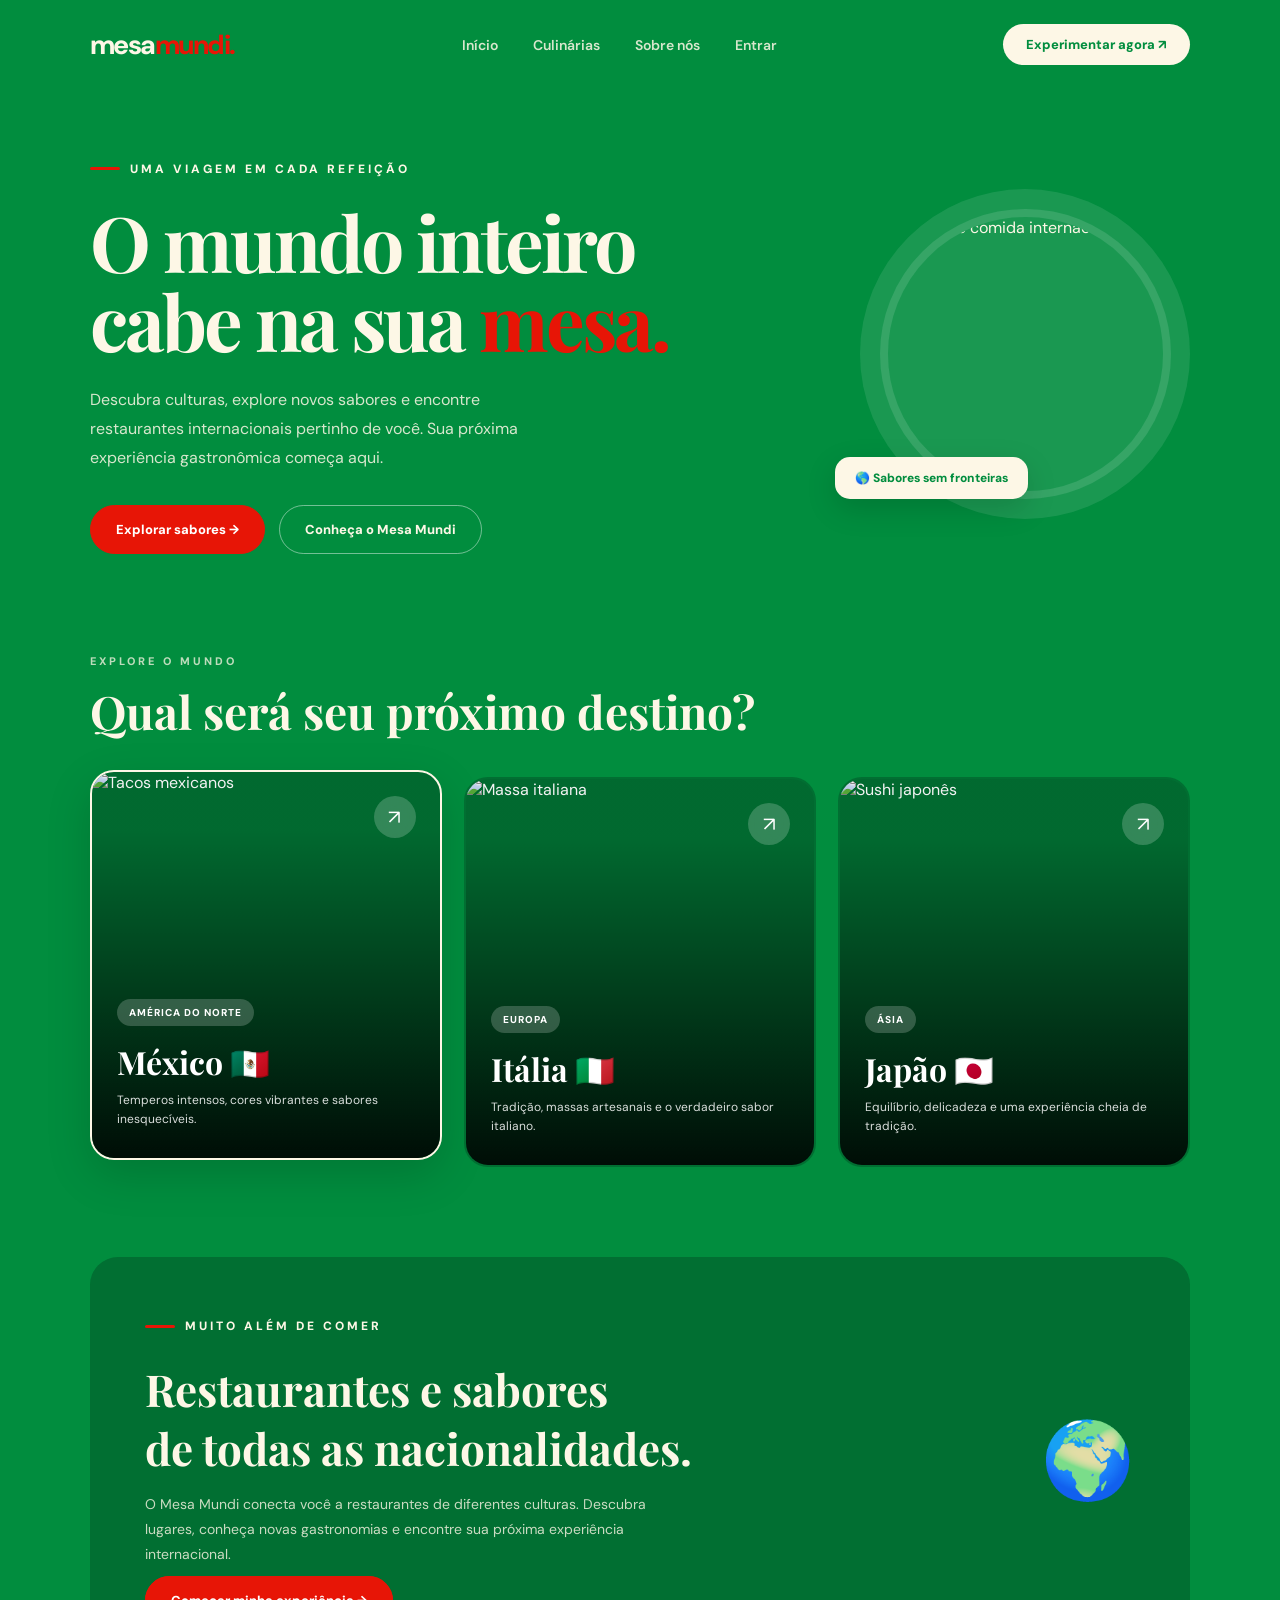
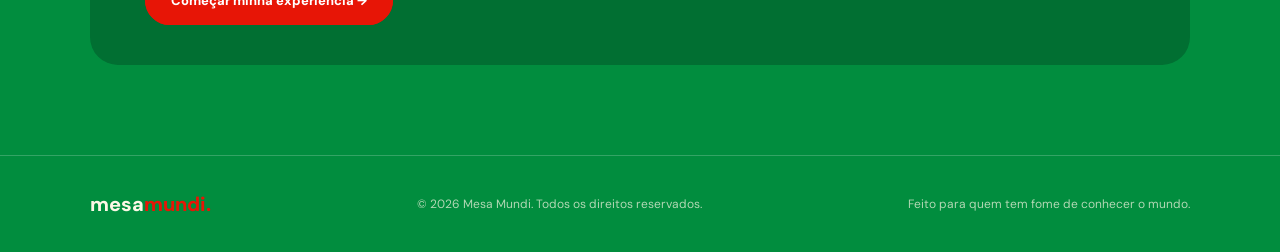
==== commit 900c1505: "Volta às fotos originais da landing Os banners e o destaque do topo voltam a usar as fotos originais" ====
--- a/index.html
+++ b/index.html
@@ -51,7 +51,7 @@
       </div>
 
       <div class="hero-decoration">
-        <img id="hero-image" src="images/mexico.jpg" alt="Comida típica do México">
+        <img id="hero-image" src="https://images.unsplash.com/photo-1512621776951-a57141f2eefd?w=800" alt="Prato de comida internacional">
         <div class="floating-label" id="hero-label">🌎 Sabores sem fronteiras</div>
       </div>
     </section>
@@ -64,7 +64,7 @@
 
       <div class="banner-grid">
         <button class="culture-card active" data-theme="mexico" aria-pressed="true" type="button">
-          <img src="images/mexico.jpg" alt="Tacos mexicanos" loading="lazy">
+          <img src="https://images.unsplash.com/photo-1551504734-5ee1c4a1479b?w=900" alt="Tacos mexicanos" loading="lazy">
           <span class="card-arrow">↗</span>
           <div class="card-content">
             <span class="card-tag">AMÉRICA DO NORTE</span>
@@ -74,7 +74,7 @@
         </button>
 
         <button class="culture-card" data-theme="italia" aria-pressed="false" type="button">
-          <img src="images/italia.jpg" alt="Massa italiana" loading="lazy">
+          <img src="https://images.unsplash.com/photo-1473093295043-cdd812d0e601?w=900" alt="Massa italiana" loading="lazy">
           <span class="card-arrow">↗</span>
           <div class="card-content">
             <span class="card-tag">EUROPA</span>
@@ -84,7 +84,7 @@
         </button>
 
         <button class="culture-card" data-theme="japao" aria-pressed="false" type="button">
-          <img src="images/japao.jpg" alt="Sushi japonês" loading="lazy">
+          <img src="https://images.unsplash.com/photo-1579871494447-9811cf80d66c?w=900" alt="Sushi japonês" loading="lazy">
           <span class="card-arrow">↗</span>
           <div class="card-content">
             <span class="card-tag">ÁSIA</span>
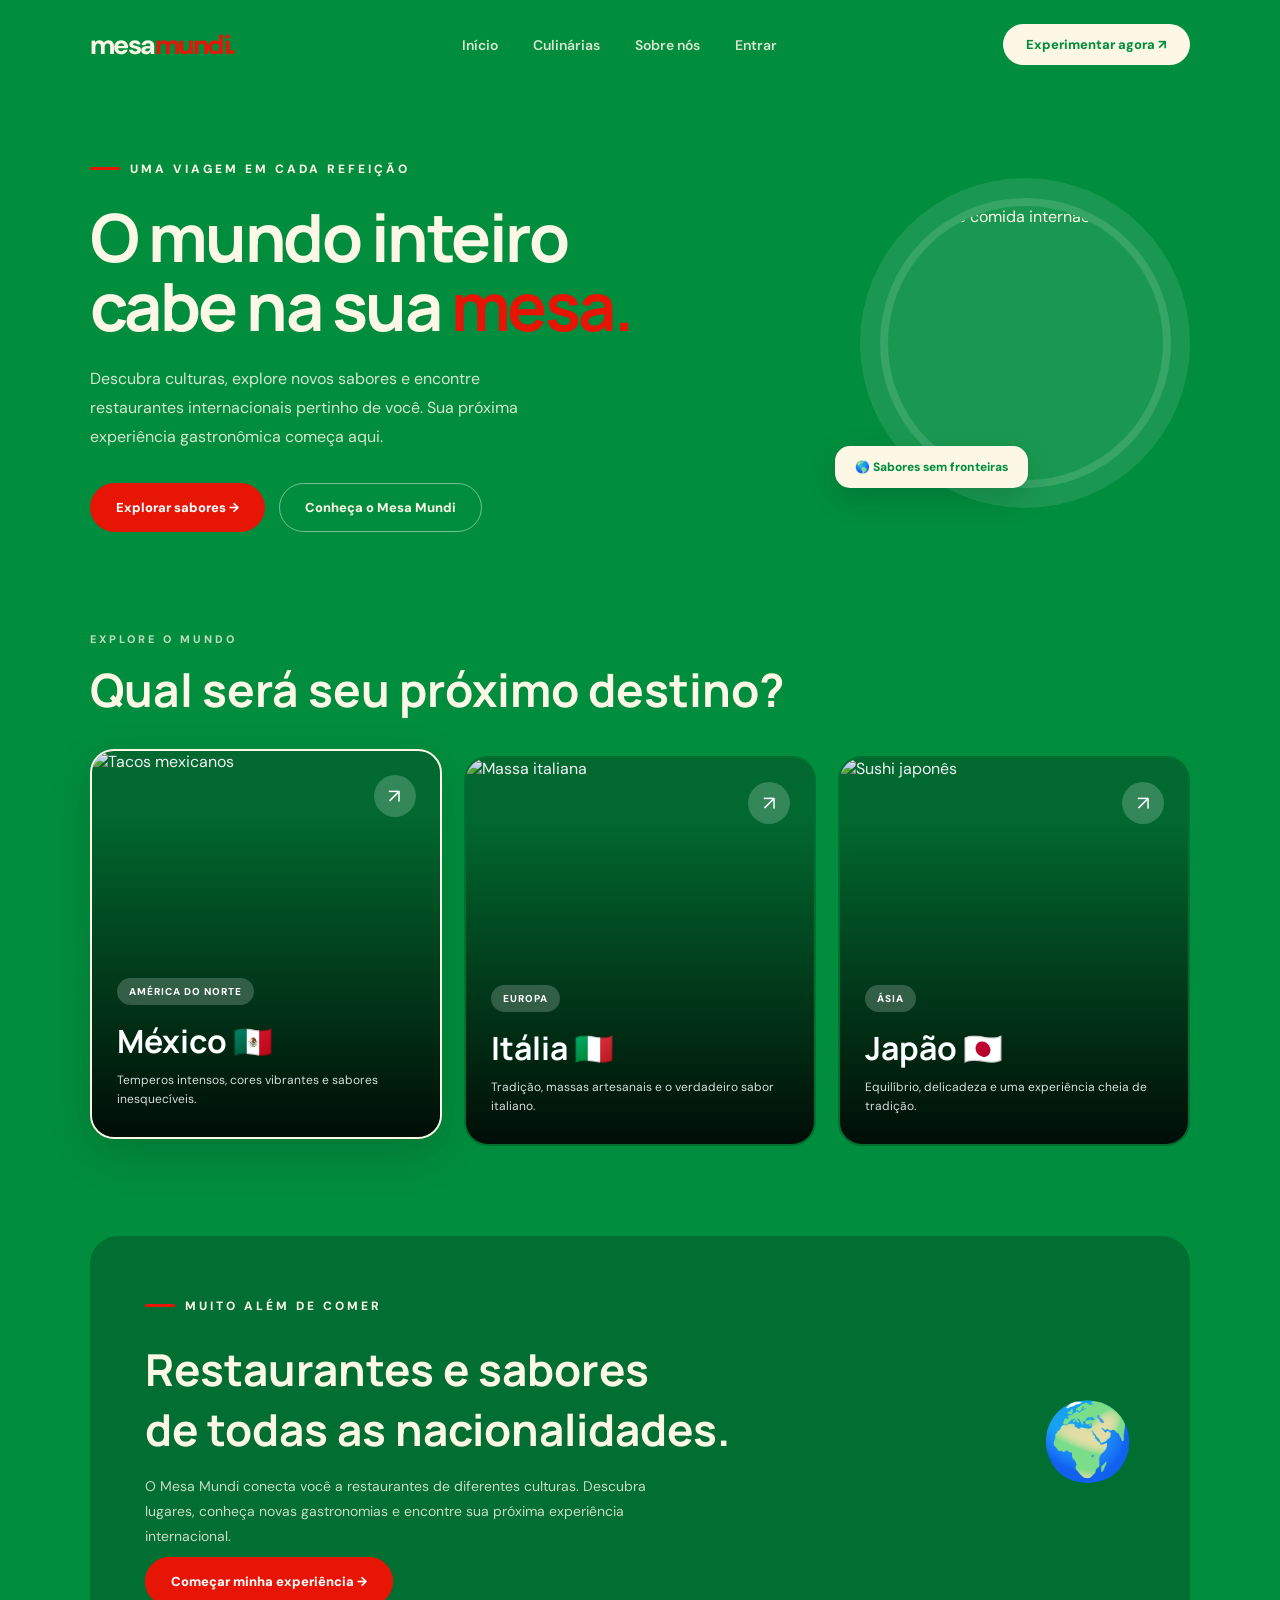
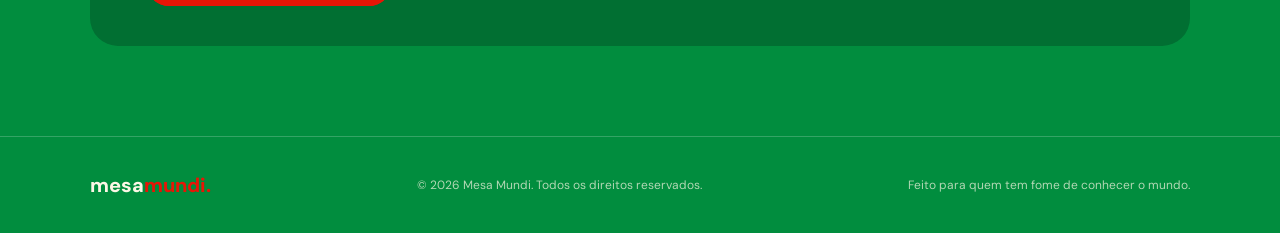
==== commit 84788d8c: "Troca a fonte dos títulos para Manrope Substitui a Playfair Display por uma fonte mais calma em todo" ====
--- a/index.html
+++ b/index.html
@@ -10,9 +10,9 @@
 
   <link rel="preconnect" href="https://fonts.googleapis.com">
   <link rel="preconnect" href="https://fonts.gstatic.com" crossorigin>
-  <link href="https://fonts.googleapis.com/css2?family=DM+Sans:wght@400;500;600;700;800&family=Playfair+Display:wght@600;700;800&display=swap" rel="stylesheet">
-  <link rel="stylesheet" href="css/landing.css">
-  <script src="js/theme.js"></script>
+  <link href="https://fonts.googleapis.com/css2?family=DM+Sans:wght@400;500;600;700;800&family=Manrope:wght@600;700;800&display=swap" rel="stylesheet">
+  <link rel="stylesheet" href="css/landing.css?v=20261112c">
+  <script src="js/theme.js?v=20261112c"></script>
 </head>
 
 <body>
@@ -118,6 +118,6 @@
     <p>Feito para quem tem fome de conhecer o mundo.</p>
   </footer>
 
-  <script src="js/landing.js"></script>
+  <script src="js/landing.js?v=20261112c"></script>
 </body>
 </html>
--- a/css/landing.css
+++ b/css/landing.css
@@ -129,10 +129,10 @@
 }
 
 h1 {
-  font-family: 'Playfair Display', serif;
-  font-size: clamp(48px, 6vw, 82px);
+  font-family: 'Manrope', 'DM Sans', sans-serif;
+  font-size: clamp(42px, 5.2vw, 72px);
   line-height: 1.04;
-  letter-spacing: -3px;
+  letter-spacing: -2.5px;
   margin-bottom: 25px;
 }
 
@@ -240,7 +240,7 @@
 }
 
 .section-heading h2 {
-  font-family: 'Playfair Display', serif;
+  font-family: 'Manrope', 'DM Sans', sans-serif;
   font-size: clamp(30px, 4vw, 46px);
   margin-top: 10px;
 }
@@ -322,7 +322,7 @@
 }
 
 .card-content h3 {
-  font-family: 'Playfair Display', serif;
+  font-family: 'Manrope', 'DM Sans', sans-serif;
   font-size: 32px;
   margin-bottom: 8px;
 }
@@ -362,7 +362,7 @@
 }
 
 .experience h2 {
-  font-family: 'Playfair Display', serif;
+  font-family: 'Manrope', 'DM Sans', sans-serif;
   font-size: clamp(30px, 4vw, 44px);
   margin-bottom: 15px;
 }
@@ -462,7 +462,7 @@
   }
 
   h1 {
-    letter-spacing: -2px;
+    letter-spacing: -1.5px;
   }
 
   .cultures {
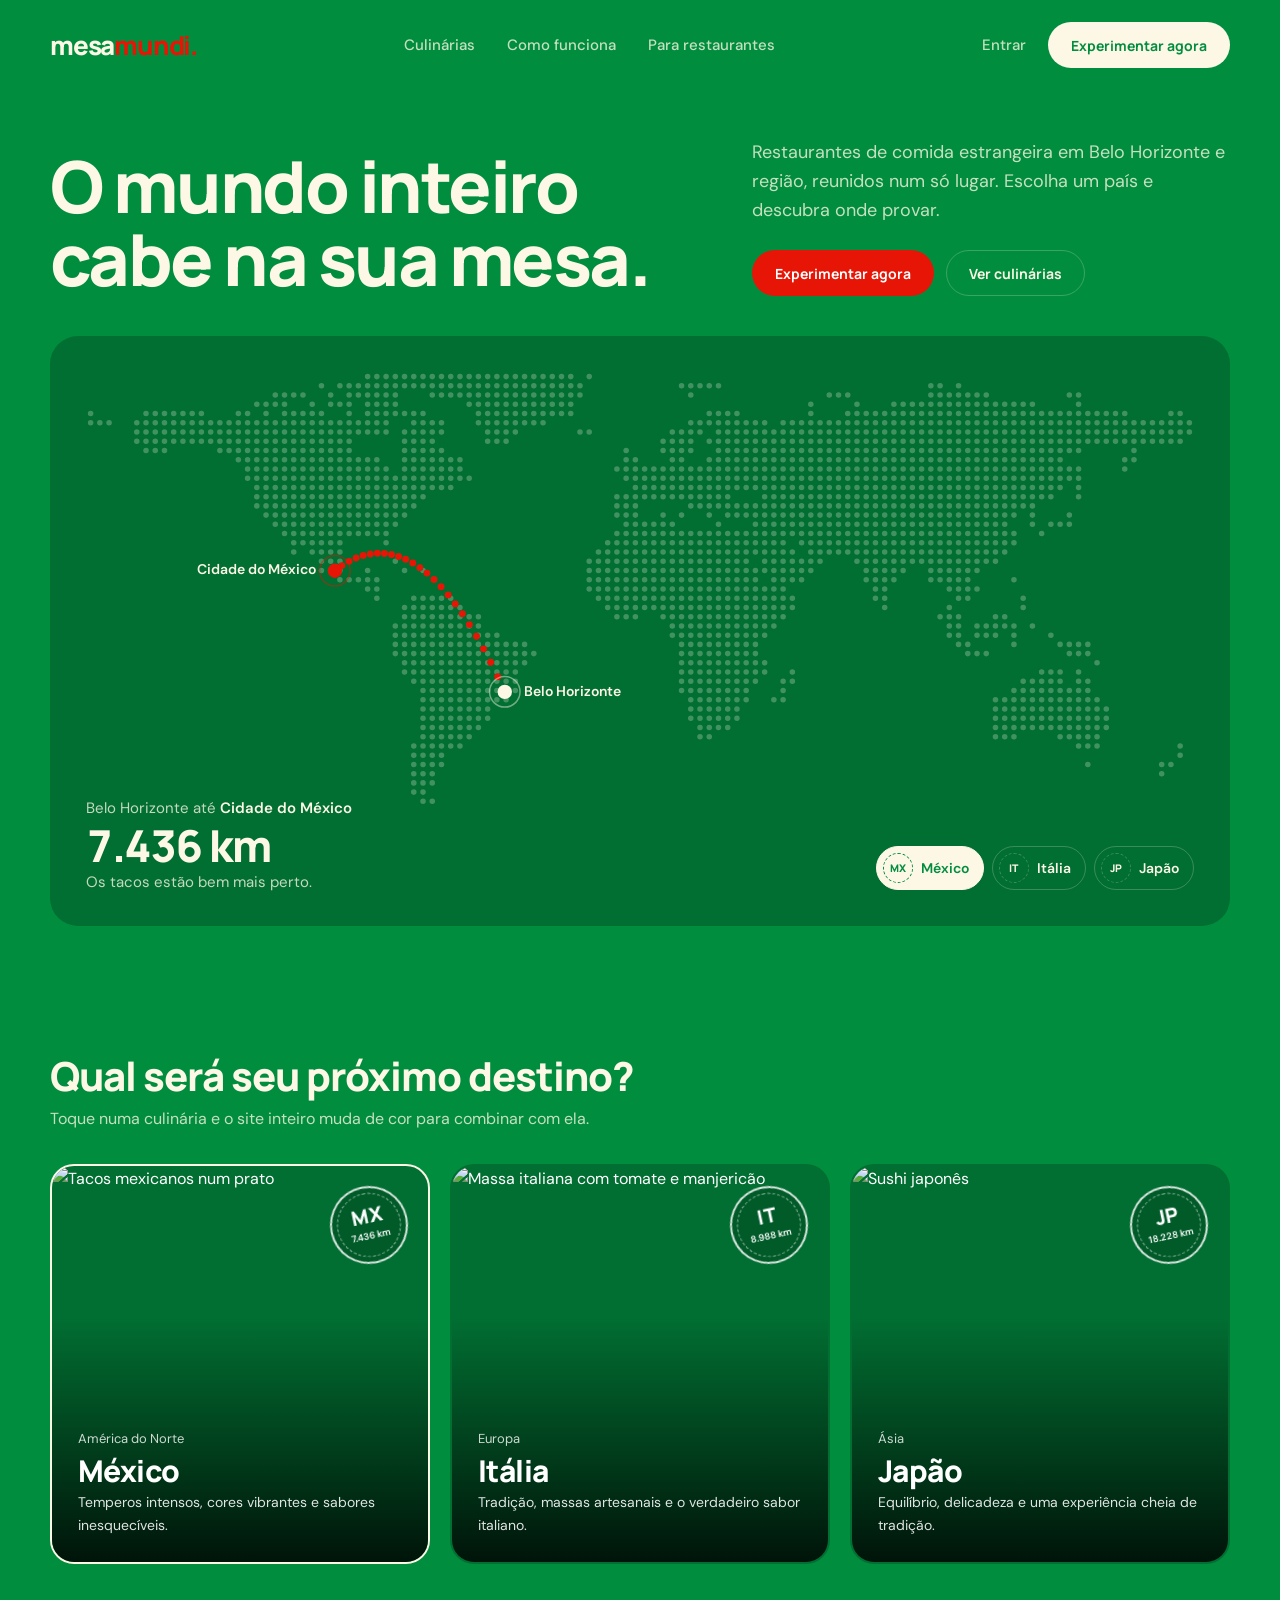
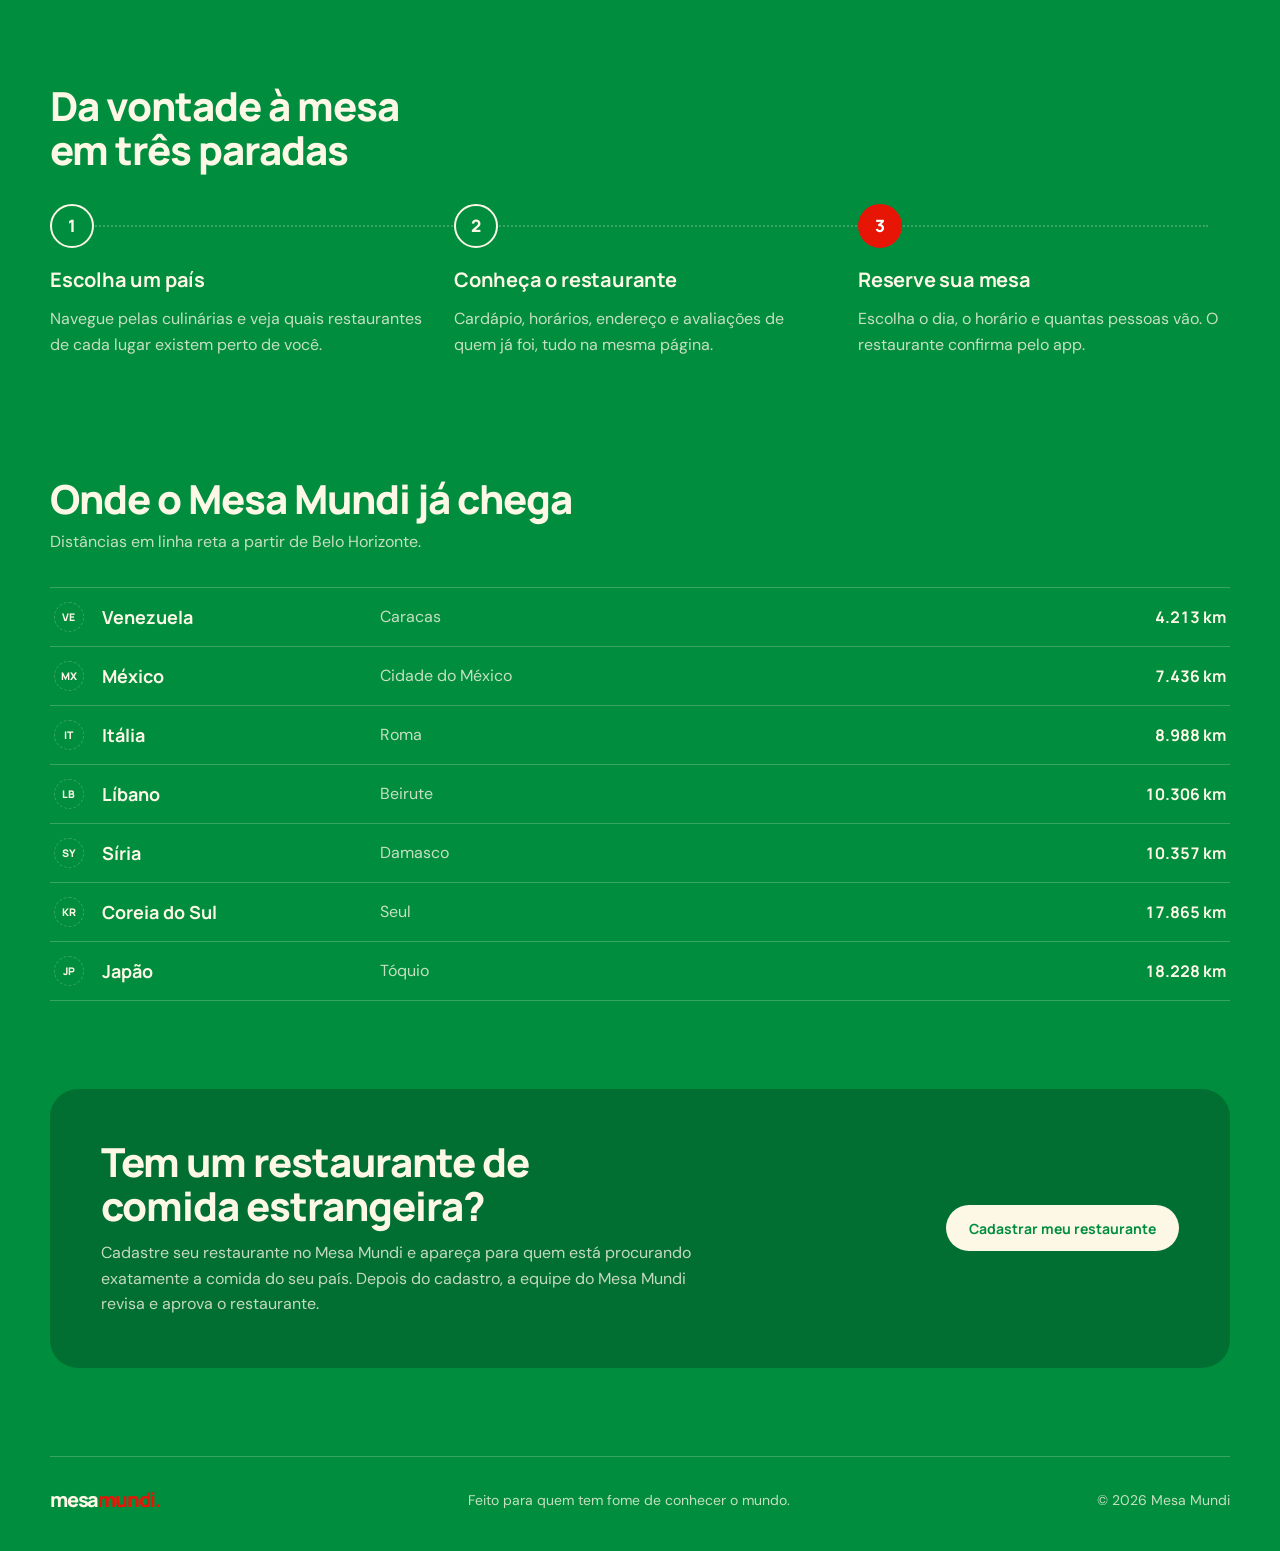
==== commit 743f891a: "Recria a landing com mapa-múndi e rota a partir de BH - Mapa de pontos (Natural Earth) com rota anim" ====
--- a/index.html
+++ b/index.html
@@ -4,120 +4,170 @@
   <meta charset="UTF-8">
   <meta name="viewport" content="width=device-width, initial-scale=1.0">
   <meta name="theme-color" content="#018D3E">
-  <meta name="description" content="Mesa Mundi — Restaurantes e sabores de todas as nacionalidades.">
+  <meta name="description" content="Mesa Mundi: restaurantes de comida estrangeira em Belo Horizonte e região, reunidos num só lugar.">
 
-  <title>Mesa Mundi | Sabores do Mundo</title>
+  <title>Mesa Mundi | O mundo inteiro cabe na sua mesa</title>
 
   <link rel="preconnect" href="https://fonts.googleapis.com">
   <link rel="preconnect" href="https://fonts.gstatic.com" crossorigin>
-  <link href="https://fonts.googleapis.com/css2?family=DM+Sans:wght@400;500;600;700;800&family=Manrope:wght@600;700;800&display=swap" rel="stylesheet">
-  <link rel="stylesheet" href="css/landing.css?v=20261112c">
-  <script src="js/theme.js?v=20261112c"></script>
+  <link href="https://fonts.googleapis.com/css2?family=DM+Sans:wght@400;500;600;700&family=Manrope:wght@500;600;700;800&display=swap" rel="stylesheet">
+  <link rel="stylesheet" href="css/landing.css?v=20261112d">
+  <script src="js/theme.js?v=20261112d"></script>
 </head>
 
 <body>
 
-  <header>
-    <a href="#inicio" class="logo">mesa<span>mundi.</span></a>
+  <header class="topo">
+    <a href="#inicio" class="logo" aria-label="Mesa Mundi, início">mesa<span>mundi.</span></a>
 
-    <nav>
-      <a href="#inicio">Início</a>
-      <a href="#culturas">Culinárias</a>
-      <a href="#sobre">Sobre nós</a>
-      <a href="app.html">Entrar</a>
+    <nav class="menu" aria-label="Navegação principal">
+      <a href="#culinarias">Culinárias</a>
+      <a href="#como-funciona">Como funciona</a>
+      <a href="#restaurantes">Para restaurantes</a>
     </nav>
 
-    <a href="app.html" class="header-button">Experimentar agora ↗</a>
+    <div class="topo-acoes">
+      <a href="app.html" class="link-entrar">Entrar</a>
+      <a href="app.html" class="botao botao-claro">Experimentar agora</a>
+    </div>
   </header>
 
   <main>
 
+    <!-- HERO: o mapa com a rota de BH até a culinária escolhida -->
     <section class="hero" id="inicio">
-      <div class="hero-content">
-        <div class="eyebrow">Uma viagem em cada refeição</div>
-
-        <h1>O mundo inteiro<br>cabe na sua <span>mesa.</span></h1>
-
-        <p class="hero-description">
-          Descubra culturas, explore novos sabores e encontre
-          restaurantes internacionais pertinho de você.
-          Sua próxima experiência gastronômica começa aqui.
+      <div class="hero-texto">
+        <h1>O mundo inteiro cabe na sua mesa.</h1>
+        <p class="hero-descricao">
+          Restaurantes de comida estrangeira em Belo Horizonte e região, reunidos num só lugar.
+          Escolha um país e descubra onde provar.
         </p>
-
-        <div class="hero-actions">
-          <a href="#culturas" class="primary-button">Explorar sabores →</a>
-          <a href="#sobre" class="secondary-button">Conheça o Mesa Mundi</a>
+        <div class="hero-acoes">
+          <a href="app.html" class="botao botao-destaque">Experimentar agora</a>
+          <a href="#culinarias" class="botao botao-contorno">Ver culinárias</a>
         </div>
       </div>
 
-      <div class="hero-decoration">
-        <img id="hero-image" src="https://images.unsplash.com/photo-1512621776951-a57141f2eefd?w=800" alt="Prato de comida internacional">
-        <div class="floating-label" id="hero-label">🌎 Sabores sem fronteiras</div>
-      </div>
+      <figure class="mapa" aria-labelledby="rota-legenda">
+        <canvas id="mapa-canvas" aria-hidden="true"></canvas>
+
+        <figcaption class="rota" id="rota-legenda" aria-live="polite">
+          <span class="rota-trecho"><span id="rota-origem">Belo Horizonte</span> até <strong id="rota-destino">Cidade do México</strong></span>
+          <span class="rota-km"><span id="rota-km">7.436</span> km</span>
+          <span class="rota-nota" id="rota-nota">Os tacos estão bem mais perto.</span>
+        </figcaption>
+
+        <div class="destinos" role="group" aria-label="Escolha a culinária">
+          <button type="button" class="destino" data-theme="mexico" aria-pressed="true"><span class="selo-mini">MX</span>México</button>
+          <button type="button" class="destino" data-theme="italia" aria-pressed="false"><span class="selo-mini">IT</span>Itália</button>
+          <button type="button" class="destino" data-theme="japao" aria-pressed="false"><span class="selo-mini">JP</span>Japão</button>
+        </div>
+      </figure>
     </section>
 
-    <section class="cultures" id="culturas">
-      <div class="section-heading">
-        <small>Explore o mundo</small>
+    <!-- CULINÁRIAS -->
+    <section class="culinarias" id="culinarias">
+      <div class="secao-cabeca">
         <h2>Qual será seu próximo destino?</h2>
+        <p>Toque numa culinária e o site inteiro muda de cor para combinar com ela.</p>
       </div>
 
-      <div class="banner-grid">
-        <button class="culture-card active" data-theme="mexico" aria-pressed="true" type="button">
-          <img src="https://images.unsplash.com/photo-1551504734-5ee1c4a1479b?w=900" alt="Tacos mexicanos" loading="lazy">
-          <span class="card-arrow">↗</span>
-          <div class="card-content">
-            <span class="card-tag">AMÉRICA DO NORTE</span>
-            <h3>México 🇲🇽</h3>
-            <p>Temperos intensos, cores vibrantes e sabores inesquecíveis.</p>
-          </div>
+      <div class="cartoes">
+        <button class="cartao" data-theme="mexico" aria-pressed="true" type="button">
+          <img src="https://images.unsplash.com/photo-1551504734-5ee1c4a1479b?w=900" alt="Tacos mexicanos num prato" loading="lazy">
+          <span class="selo" aria-hidden="true"><b>MX</b><small>7.436 km</small></span>
+          <span class="cartao-texto">
+            <span class="cartao-regiao">América do Norte</span>
+            <span class="cartao-nome">México</span>
+            <span class="cartao-desc">Temperos intensos, cores vibrantes e sabores inesquecíveis.</span>
+          </span>
         </button>
 
-        <button class="culture-card" data-theme="italia" aria-pressed="false" type="button">
-          <img src="https://images.unsplash.com/photo-1473093295043-cdd812d0e601?w=900" alt="Massa italiana" loading="lazy">
-          <span class="card-arrow">↗</span>
-          <div class="card-content">
-            <span class="card-tag">EUROPA</span>
-            <h3>Itália 🇮🇹</h3>
-            <p>Tradição, massas artesanais e o verdadeiro sabor italiano.</p>
-          </div>
+        <button class="cartao" data-theme="italia" aria-pressed="false" type="button">
+          <img src="https://images.unsplash.com/photo-1473093295043-cdd812d0e601?w=900" alt="Massa italiana com tomate e manjericão" loading="lazy">
+          <span class="selo" aria-hidden="true"><b>IT</b><small>8.988 km</small></span>
+          <span class="cartao-texto">
+            <span class="cartao-regiao">Europa</span>
+            <span class="cartao-nome">Itália</span>
+            <span class="cartao-desc">Tradição, massas artesanais e o verdadeiro sabor italiano.</span>
+          </span>
         </button>
 
-        <button class="culture-card" data-theme="japao" aria-pressed="false" type="button">
+        <button class="cartao" data-theme="japao" aria-pressed="false" type="button">
           <img src="https://images.unsplash.com/photo-1579871494447-9811cf80d66c?w=900" alt="Sushi japonês" loading="lazy">
-          <span class="card-arrow">↗</span>
-          <div class="card-content">
-            <span class="card-tag">ÁSIA</span>
-            <h3>Japão 🇯🇵</h3>
-            <p>Equilíbrio, delicadeza e uma experiência cheia de tradição.</p>
-          </div>
+          <span class="selo" aria-hidden="true"><b>JP</b><small>18.228 km</small></span>
+          <span class="cartao-texto">
+            <span class="cartao-regiao">Ásia</span>
+            <span class="cartao-nome">Japão</span>
+            <span class="cartao-desc">Equilíbrio, delicadeza e uma experiência cheia de tradição.</span>
+          </span>
         </button>
       </div>
     </section>
 
-    <section class="experience" id="sobre">
+    <!-- COMO FUNCIONA: é uma sequência de verdade, por isso os números -->
+    <section class="como" id="como-funciona">
+      <div class="secao-cabeca">
+        <h2>Da vontade à mesa em três paradas</h2>
+      </div>
+
+      <ol class="paradas">
+        <li>
+          <span class="parada-num">1</span>
+          <h3>Escolha um país</h3>
+          <p>Navegue pelas culinárias e veja quais restaurantes de cada lugar existem perto de você.</p>
+        </li>
+        <li>
+          <span class="parada-num">2</span>
+          <h3>Conheça o restaurante</h3>
+          <p>Cardápio, horários, endereço e avaliações de quem já foi, tudo na mesma página.</p>
+        </li>
+        <li>
+          <span class="parada-num">3</span>
+          <h3>Reserve sua mesa</h3>
+          <p>Escolha o dia, o horário e quantas pessoas vão. O restaurante confirma pelo app.</p>
+        </li>
+      </ol>
+    </section>
+
+    <!-- DESTINOS: os países que já estão no banco -->
+    <section class="paises">
+      <div class="secao-cabeca">
+        <h2>Onde o Mesa Mundi já chega</h2>
+        <p>Distâncias em linha reta a partir de Belo Horizonte.</p>
+      </div>
+
+      <ul class="lista-paises">
+        <li><span class="selo-mini">VE</span><span class="pais-nome">Venezuela</span><span class="pais-cidade">Caracas</span><span class="pais-km">4.213 km</span></li>
+        <li><span class="selo-mini">MX</span><span class="pais-nome">México</span><span class="pais-cidade">Cidade do México</span><span class="pais-km">7.436 km</span></li>
+        <li><span class="selo-mini">IT</span><span class="pais-nome">Itália</span><span class="pais-cidade">Roma</span><span class="pais-km">8.988 km</span></li>
+        <li><span class="selo-mini">LB</span><span class="pais-nome">Líbano</span><span class="pais-cidade">Beirute</span><span class="pais-km">10.306 km</span></li>
+        <li><span class="selo-mini">SY</span><span class="pais-nome">Síria</span><span class="pais-cidade">Damasco</span><span class="pais-km">10.357 km</span></li>
+        <li><span class="selo-mini">KR</span><span class="pais-nome">Coreia do Sul</span><span class="pais-cidade">Seul</span><span class="pais-km">17.865 km</span></li>
+        <li><span class="selo-mini">JP</span><span class="pais-nome">Japão</span><span class="pais-cidade">Tóquio</span><span class="pais-km">18.228 km</span></li>
+      </ul>
+    </section>
+
+    <!-- PARA RESTAURANTES -->
+    <section class="restaurantes" id="restaurantes">
       <div>
-        <div class="eyebrow">Muito além de comer</div>
-        <h2>Restaurantes e sabores<br>de todas as nacionalidades.</h2>
+        <h2>Tem um restaurante de comida estrangeira?</h2>
         <p>
-          O Mesa Mundi conecta você a restaurantes de diferentes
-          culturas. Descubra lugares, conheça novas gastronomias
-          e encontre sua próxima experiência internacional.
+          Cadastre seu restaurante no Mesa Mundi e apareça para quem está procurando
+          exatamente a comida do seu país. Depois do cadastro, a equipe do Mesa Mundi revisa e aprova o restaurante.
         </p>
-        <br>
-        <a href="app.html" class="primary-button">Começar minha experiência →</a>
       </div>
-      <div class="experience-icon">🌍</div>
+      <a href="app.html" class="botao botao-claro">Cadastrar meu restaurante</a>
     </section>
 
   </main>
 
-  <footer>
-    <div class="footer-brand">mesa<span style="color:var(--detail)">mundi.</span></div>
-    <p>© <span id="year">2026</span> Mesa Mundi. Todos os direitos reservados.</p>
+  <footer class="rodape">
+    <a href="#inicio" class="logo">mesa<span>mundi.</span></a>
     <p>Feito para quem tem fome de conhecer o mundo.</p>
+    <p>© <span id="ano">2026</span> Mesa Mundi</p>
   </footer>
 
-  <script src="js/landing.js?v=20261112c"></script>
+  <script src="js/landing.js?v=20261112d"></script>
 </body>
 </html>
--- a/css/landing.css
+++ b/css/landing.css
@@ -1,504 +1,452 @@
+/* =========================================================
+   Mesa Mundi — landing page
+   Conceito: o mapa-múndi de pontos com a rota de Belo Horizonte
+   até a terra da culinária. Ele é o único elemento ousado;
+   o resto é texto calmo, alinhado à esquerda, sobre a cor do tema.
+
+   Cores: vêm do tema da culinária (js/theme.js)
+     --primary  fundo da página
+     --surface  fundo de blocos (um tom abaixo)
+     --text     texto e pontos do mapa
+     --detail   rota, destino e botão principal
+   Tipos: Manrope (títulos, números, selos) / DM Sans (texto)
+   Escala: 14 · 16 · 20 · 26 · 40 · 64 (razão ~1.25 a 1.6)
+   ========================================================= */
+
 :root {
   --primary: #018D3E;
   --text: #FDF7E6;
   --detail: #E71506;
   --surface: #016F32;
-  --card: rgba(255,255,255,.10);
-  --shadow: rgba(0,0,0,.15);
-}
-
-* {
-  margin: 0;
-  padding: 0;
-  box-sizing: border-box;
-}
-
-html {
-  scroll-behavior: smooth;
-}
+
+  --text-suave: color-mix(in srgb, var(--text) 78%, transparent);
+  --linha: color-mix(in srgb, var(--text) 22%, transparent);
+
+  --titulo: 'Manrope', 'DM Sans', system-ui, sans-serif;
+  --corpo: 'DM Sans', system-ui, sans-serif;
+
+  --largura: 1180px;
+}
+
+* { margin: 0; padding: 0; box-sizing: border-box; }
+
+html { scroll-behavior: smooth; }
 
 body {
   background: var(--primary);
   color: var(--text);
-  font-family: 'DM Sans', sans-serif;
+  font: 16px/1.6 var(--corpo);
   overflow-x: hidden;
   transition: background .7s ease, color .7s ease;
 }
 
-button, a {
-  font: inherit;
-}
-
-a {
-  color: inherit;
-  text-decoration: none;
-}
-
-button {
-  cursor: pointer;
-}
-
-/* HEADER */
-
-header {
+a { color: inherit; text-decoration: none; }
+button { font: inherit; color: inherit; cursor: pointer; }
+img { max-width: 100%; display: block; }
+
+h1, h2, h3 { font-family: var(--titulo); text-wrap: balance; }
+
+:focus-visible {
+  outline: 2px solid var(--text);
+  outline-offset: 3px;
+  border-radius: 6px;
+}
+
+main > section,
+.topo,
+.rodape {
+  width: min(var(--largura), 100% - 2 * max(16px, 3.5vw));
+  margin-inline: auto;
+}
+
+/* ---------- Botões ---------- */
+
+.botao {
+  display: inline-flex;
+  align-items: center;
+  justify-content: center;
+  min-height: 46px;
+  padding: 0 22px;
+  border-radius: 999px;
+  font: 700 14px var(--titulo);
+  border: 1.5px solid transparent;
+  transition: transform .2s ease, background .5s ease, color .5s ease, border-color .5s ease;
+  white-space: nowrap;
+}
+.botao:hover { transform: translateY(-2px); }
+.botao:active { transform: translateY(0); }
+
+.botao-destaque { background: var(--detail); color: #fff; }
+.botao-claro { background: var(--text); color: var(--primary); }
+.botao-contorno { border-color: var(--linha); color: var(--text); }
+.botao-contorno:hover { border-color: var(--text); }
+
+/* Itália: o verde-limão pede texto escuro */
+[data-culture="italia"] .botao-destaque { color: #2A1200; }
+
+/* ---------- Topo ---------- */
+
+.topo {
+  display: flex;
+  align-items: center;
+  justify-content: space-between;
+  gap: 24px;
+  padding-block: 22px;
+}
+
+.logo {
+  font: 800 26px/1 var(--titulo);
+  letter-spacing: -1.2px;
+}
+.logo span { color: var(--detail); transition: color .7s ease; }
+
+.menu { display: flex; gap: 32px; }
+.menu a,
+.link-entrar {
+  font-size: 15px;
+  font-weight: 500;
+  color: var(--text-suave);
+  transition: color .2s;
+}
+.menu a:hover,
+.link-entrar:hover { color: var(--text); }
+
+.topo-acoes { display: flex; align-items: center; gap: 22px; }
+
+/* ---------- Hero ---------- */
+
+.hero {
+  display: grid;
+  gap: 40px;
+  padding-block: 48px 72px;
+}
+
+.hero-texto {
+  display: grid;
+  grid-template-columns: minmax(0, 1.35fr) minmax(0, 1fr);
+  align-items: end;
+  gap: 22px 56px;
+}
+.hero-texto h1 { grid-row: span 2; }
+.hero-texto .hero-acoes { align-self: start; }
+
+h1 {
+  font-size: clamp(40px, 5.6vw, 72px);
+  font-weight: 800;
+  line-height: 1.02;
+  letter-spacing: -0.035em;
+}
+
+.hero-descricao {
+  font-size: 18px;
+  color: var(--text-suave);
+  max-width: 50ch;
+}
+
+.hero-acoes { display: flex; flex-wrap: wrap; gap: 12px; padding-top: 4px; }
+
+/* O mapa */
+.mapa {
+  position: relative;
+  border-radius: 28px;
+  background: var(--surface);
+  padding: clamp(18px, 3vw, 36px);
+  padding-bottom: clamp(96px, 12vw, 120px);
+  transition: background .7s ease;
+}
+
+#mapa-canvas {
+  display: block;
   width: 100%;
-  padding: 24px 7%;
+  aspect-ratio: 120 / 47;
+}
+
+.rota {
+  position: absolute;
+  left: clamp(18px, 3vw, 36px);
+  bottom: clamp(20px, 2.6vw, 32px);
+  display: grid;
+  gap: 2px;
+  max-width: min(440px, 60%);
+}
+
+.rota-trecho { font-size: 15px; color: var(--text-suave); }
+.rota-trecho strong { color: var(--text); font-weight: 600; }
+
+.rota-km {
+  font: 800 clamp(30px, 4vw, 44px)/1.05 var(--titulo);
+  letter-spacing: -0.03em;
+  font-variant-numeric: tabular-nums;
+}
+
+.rota-nota { font-size: 15px; color: var(--text-suave); }
+
+.destinos {
+  position: absolute;
+  right: clamp(18px, 3vw, 36px);
+  bottom: clamp(24px, 3vw, 36px);
   display: flex;
-  justify-content: space-between;
-  align-items: center;
-  gap: 24px;
-  position: relative;
-  z-index: 10;
-}
-
-.logo {
-  font-size: 27px;
-  font-weight: 800;
-  letter-spacing: -1.5px;
-}
-
-.logo span {
-  color: var(--detail);
-  transition: color .7s ease;
-}
-
-nav {
-  display: flex;
-  gap: 35px;
-  align-items: center;
-}
-
-nav a {
+  gap: 8px;
+  flex-wrap: wrap;
+  justify-content: flex-end;
+}
+
+.destino {
+  display: inline-flex;
+  align-items: center;
+  gap: 8px;
+  padding: 6px 14px 6px 6px;
+  border-radius: 999px;
+  border: 1.5px solid var(--linha);
+  background: transparent;
   font-size: 14px;
   font-weight: 600;
-  opacity: .85;
-  transition: opacity .3s;
-}
-
-nav a:hover {
-  opacity: 1;
-}
-
-.header-button {
-  background: var(--text);
-  color: var(--primary);
-  padding: 12px 23px;
-  border-radius: 50px;
-  font-size: 13px;
+  transition: background .3s, color .3s, border-color .3s;
+}
+.destino:hover { border-color: var(--text); }
+.destino[aria-pressed="true"] { background: var(--text); color: var(--primary); border-color: var(--text); }
+.destino[aria-pressed="true"] .selo-mini { border-color: currentColor; }
+
+/* Selo de passaporte pequeno (código do país) */
+.selo-mini {
+  display: inline-grid;
+  place-items: center;
+  width: 30px;
+  height: 30px;
+  border-radius: 50%;
+  border: 1.5px dashed var(--linha);
+  font: 800 10.5px var(--titulo);
+  letter-spacing: .04em;
+  flex-shrink: 0;
+}
+
+/* ---------- Cabeçalho das seções ---------- */
+
+.secao-cabeca {
+  display: grid;
+  gap: 8px;
+  margin-bottom: 32px;
+  max-width: 640px;
+}
+
+h2 {
+  font-size: clamp(28px, 3.4vw, 40px);
   font-weight: 800;
-  transition: transform .3s, background .5s, color .5s;
-}
-
-.header-button:hover {
-  transform: translateY(-3px);
-}
-
-/* HERO */
-
-.hero {
-  padding: 65px 7% 40px;
-  min-height: 460px;
-  display: flex;
-  align-items: center;
-  justify-content: space-between;
-  gap: 40px;
-}
-
-.hero-content {
-  max-width: 650px;
-  animation: fadeUp .8s ease both;
-}
-
-.eyebrow {
-  display: inline-flex;
-  align-items: center;
-  gap: 10px;
-  font-size: 12px;
-  text-transform: uppercase;
-  letter-spacing: 3px;
-  font-weight: 800;
-  margin-bottom: 25px;
-}
-
-.eyebrow::before {
-  content: "";
-  width: 30px;
-  height: 3px;
-  border-radius: 5px;
-  background: var(--detail);
-}
-
-h1 {
-  font-family: 'Manrope', 'DM Sans', sans-serif;
-  font-size: clamp(42px, 5.2vw, 72px);
-  line-height: 1.04;
-  letter-spacing: -2.5px;
-  margin-bottom: 25px;
-}
-
-h1 span {
-  color: var(--detail);
-  transition: color .7s ease;
-}
-
-.hero-description {
-  max-width: 480px;
-  font-size: 16px;
-  line-height: 1.8;
-  opacity: .85;
-  margin-bottom: 32px;
-}
-
-.hero-actions {
-  display: flex;
-  flex-wrap: wrap;
-  gap: 14px;
-}
-
-.primary-button,
-.secondary-button {
-  padding: 15px 25px;
-  border-radius: 50px;
-  font-size: 13px;
-  font-weight: 800;
-  transition: all .3s ease;
-}
-
-.primary-button {
-  background: var(--detail);
-  color: white;
-  border: 1px solid var(--detail);
-}
-
-.primary-button:hover {
-  transform: translateY(-4px);
-  filter: brightness(1.1);
-}
-
-.secondary-button {
-  border: 1px solid rgba(255,255,255,.45);
-  color: var(--text);
-}
-
-.secondary-button:hover {
-  background: var(--text);
-  color: var(--primary);
-}
-
-.hero-decoration {
-  width: 330px;
-  height: 330px;
-  flex-shrink: 0;
-  border-radius: 50%;
+  line-height: 1.1;
+  letter-spacing: -0.025em;
+}
+
+.secao-cabeca p { color: var(--text-suave); }
+
+/* ---------- Culinárias ---------- */
+
+.culinarias { padding-block: 56px 88px; }
+
+.cartoes {
+  display: grid;
+  grid-template-columns: repeat(3, 1fr);
+  gap: 20px;
+}
+
+.cartao {
   position: relative;
-  display: grid;
-  place-items: center;
-  background: var(--card);
-  animation: float 5s ease-in-out infinite;
-}
-
-.hero-decoration img {
-  width: 88%;
-  height: 88%;
-  object-fit: cover;
-  border-radius: 50%;
-  border: 8px solid rgba(255,255,255,.12);
-  opacity: 1;
-  transition: opacity .3s ease;
-}
-
-.floating-label {
-  position: absolute;
-  bottom: 20px;
-  left: -25px;
-  background: var(--text);
-  color: var(--primary);
-  padding: 13px 20px;
-  border-radius: 15px;
-  font-size: 12px;
-  font-weight: 800;
-  box-shadow: 0 10px 30px var(--shadow);
-  transition: background .7s, color .7s;
-}
-
-/* CULTURE SELECTOR */
-
-.cultures {
-  padding: 55px 7% 90px;
-}
-
-.section-heading {
-  margin-bottom: 35px;
-}
-
-.section-heading small {
-  font-size: 11px;
-  font-weight: 800;
-  letter-spacing: 3px;
-  text-transform: uppercase;
-  opacity: .75;
-}
-
-.section-heading h2 {
-  font-family: 'Manrope', 'DM Sans', sans-serif;
-  font-size: clamp(30px, 4vw, 46px);
-  margin-top: 10px;
-}
-
-.banner-grid {
-  display: grid;
-  grid-template-columns: repeat(3, 1fr);
-  gap: 22px;
-}
-
-.culture-card {
-  min-height: 390px;
+  isolation: isolate;
+  overflow: hidden;
+  min-height: 400px;
+  padding: 0;
   border: 2px solid transparent;
   border-radius: 24px;
-  position: relative;
-  overflow: hidden;
-  isolation: isolate;
-  cursor: pointer;
-  transition: transform .4s ease, border .4s ease, box-shadow .4s ease;
   background: var(--surface);
+  color: #fff;
   text-align: left;
-  color: white;
-  padding: 0;
-}
-
-.culture-card:hover {
-  transform: translateY(-9px);
-}
-
-.culture-card.active {
-  border-color: var(--text);
-  box-shadow: 0 15px 45px var(--shadow);
-  transform: translateY(-7px);
-}
-
-.culture-card img {
+  display: flex;
+  align-items: flex-end;
+  transition: border-color .3s ease, transform .3s ease;
+}
+.cartao:hover { transform: translateY(-4px); }
+.cartao[aria-pressed="true"] { border-color: var(--text); }
+
+.cartao img {
   position: absolute;
   inset: 0;
   width: 100%;
   height: 100%;
   object-fit: cover;
   z-index: -2;
-  transition: transform .8s ease;
-}
-
-.culture-card:hover img {
-  transform: scale(1.08);
-}
-
-.culture-card::after {
+}
+.cartao::after {
   content: "";
   position: absolute;
   inset: 0;
   z-index: -1;
-  background: linear-gradient(
-    to top,
-    rgba(0,0,0,.88),
-    rgba(0,0,0,.05) 85%
-  );
-}
-
-.card-content {
-  position: absolute;
-  bottom: 28px;
-  left: 25px;
-  right: 25px;
-}
-
-.card-tag {
-  display: inline-block;
-  background: rgba(255,255,255,.2);
-  backdrop-filter: blur(10px);
-  padding: 7px 12px;
-  border-radius: 30px;
-  font-size: 10px;
-  font-weight: 800;
-  letter-spacing: 1px;
-  margin-bottom: 14px;
-}
-
-.card-content h3 {
-  font-family: 'Manrope', 'DM Sans', sans-serif;
-  font-size: 32px;
-  margin-bottom: 8px;
-}
-
-.card-content p {
-  font-size: 12px;
-  opacity: .85;
-  line-height: 1.6;
-}
-
-.card-arrow {
-  position: absolute;
-  right: 24px;
-  top: 24px;
-  width: 42px;
-  height: 42px;
+  background: linear-gradient(to top, rgba(0, 0, 0, .82), rgba(0, 0, 0, 0) 62%);
+}
+
+.cartao-texto { display: grid; gap: 4px; padding: 26px; }
+.cartao-regiao { font-size: 13px; opacity: .8; }
+.cartao-nome { font: 800 30px/1.1 var(--titulo); letter-spacing: -0.02em; }
+.cartao-desc { font-size: 14px; opacity: .88; max-width: 34ch; }
+
+/* Carimbo de passaporte */
+.selo {
+  position: absolute;
+  top: 20px;
+  right: 20px;
+  width: 78px;
+  height: 78px;
   border-radius: 50%;
+  border: 2px solid rgba(255, 255, 255, .85);
+  outline: 1.5px dashed rgba(255, 255, 255, .6);
+  outline-offset: -8px;
+  display: grid;
+  place-content: center;
+  text-align: center;
+  rotate: -12deg;
+  color: #fff;
+  backdrop-filter: blur(3px);
+  background: rgba(0, 0, 0, .18);
+}
+.selo b { font: 800 20px/1 var(--titulo); letter-spacing: .04em; }
+.selo small { font-size: 9.5px; font-weight: 600; margin-top: 3px; font-variant-numeric: tabular-nums; }
+
+/* ---------- Como funciona (sequência real) ---------- */
+
+.como { padding-block: 32px 88px; }
+
+.paradas {
+  list-style: none;
+  display: grid;
+  grid-template-columns: repeat(3, 1fr);
+  gap: 32px;
+  position: relative;
+}
+
+/* a linha pontilhada que liga as paradas, como a rota do mapa */
+.paradas::before {
+  content: "";
+  position: absolute;
+  top: 21px;
+  left: 22px;
+  right: 22px;
+  border-top: 2px dotted var(--linha);
+}
+
+.paradas li { position: relative; display: grid; gap: 10px; align-content: start; }
+
+.parada-num {
+  width: 44px;
+  height: 44px;
+  border-radius: 50%;
   display: grid;
   place-items: center;
-  background: rgba(255,255,255,.2);
-  backdrop-filter: blur(10px);
-  font-size: 20px;
-}
-
-/* EXPERIENCE */
-
-.experience {
-  margin: 0 7% 90px;
-  padding: 55px;
+  background: var(--primary);
+  border: 2px solid var(--text);
+  font: 800 17px var(--titulo);
+  transition: background .7s ease;
+}
+.paradas li:last-child .parada-num { background: var(--detail); border-color: var(--detail); color: #fff; }
+[data-culture="italia"] .paradas li:last-child .parada-num { color: #2A1200; }
+
+.paradas h3 { font-size: 20px; font-weight: 700; letter-spacing: -0.01em; margin-top: 6px; }
+.paradas p { color: var(--text-suave); max-width: 34ch; }
+
+/* ---------- Países ---------- */
+
+.paises { padding-block: 32px 88px; }
+
+.lista-paises { list-style: none; border-top: 1px solid var(--linha); }
+
+.lista-paises li {
+  display: grid;
+  grid-template-columns: auto minmax(0, 260px) 1fr auto;
+  align-items: center;
+  gap: 18px;
+  padding: 14px 4px;
+  border-bottom: 1px solid var(--linha);
+}
+
+.pais-nome { font: 700 18px var(--titulo); }
+.pais-cidade { color: var(--text-suave); }
+.pais-km {
+  font: 700 16px var(--titulo);
+  font-variant-numeric: tabular-nums;
+  text-align: right;
+}
+
+/* ---------- Para restaurantes ---------- */
+
+.restaurantes {
+  display: flex;
+  align-items: center;
+  justify-content: space-between;
+  gap: 32px;
+  margin-bottom: 88px;
+  padding: clamp(28px, 4vw, 52px);
   border-radius: 28px;
   background: var(--surface);
+  transition: background .7s ease;
+}
+.restaurantes > div { display: grid; gap: 12px; max-width: 620px; }
+.restaurantes p { color: var(--text-suave); }
+
+/* ---------- Rodapé ---------- */
+
+.rodape {
   display: flex;
+  flex-wrap: wrap;
+  align-items: center;
   justify-content: space-between;
-  align-items: center;
-  gap: 35px;
-  transition: background .7s ease;
-}
-
-.experience h2 {
-  font-family: 'Manrope', 'DM Sans', sans-serif;
-  font-size: clamp(30px, 4vw, 44px);
-  margin-bottom: 15px;
-}
-
-.experience p {
-  opacity: .8;
-  line-height: 1.8;
-  max-width: 550px;
+  gap: 12px 24px;
+  padding-block: 32px 40px;
+  border-top: 1px solid var(--linha);
   font-size: 14px;
-}
-
-.experience-icon {
-  font-size: 75px;
-  flex-shrink: 0;
-}
-
-/* FOOTER */
-
-footer {
-  padding: 35px 7%;
-  border-top: 1px solid rgba(255,255,255,.2);
-  display: flex;
-  justify-content: space-between;
-  align-items: center;
-  gap: 20px;
-  flex-wrap: wrap;
-}
-
-footer p {
-  font-size: 12px;
-  opacity: .7;
-}
-
-.footer-brand {
-  font-size: 20px;
-  font-weight: 800;
-}
-
-/* ANIMATIONS */
-
-@keyframes fadeUp {
-  from {
-    opacity: 0;
-    transform: translateY(30px);
-  }
-
-  to {
-    opacity: 1;
-    transform: translateY(0);
-  }
-}
-
-@keyframes float {
-  0%, 100% {
-    transform: translateY(0);
-  }
-
-  50% {
-    transform: translateY(-15px);
-  }
-}
-
-/* RESPONSIVE */
-
-@media (max-width: 900px) {
-  .hero {
-    flex-direction: column;
-    align-items: flex-start;
-  }
-
-  .hero-decoration {
-    width: 260px;
-    height: 260px;
-    align-self: center;
-  }
-
-  .banner-grid {
-    grid-template-columns: 1fr 1fr;
-  }
-
-  .culture-card:last-child {
-    grid-column: span 2;
-  }
-}
-
-@media (max-width: 600px) {
-  header {
-    padding: 20px 6%;
-  }
-
-  nav {
-    display: none;
-  }
-
-  .hero {
-    padding: 50px 6% 40px;
-  }
-
-  h1 {
-    letter-spacing: -1.5px;
-  }
-
-  .cultures {
-    padding: 45px 6% 65px;
-  }
-
-  .banner-grid {
-    grid-template-columns: 1fr;
-  }
-
-  .culture-card,
-  .culture-card:last-child {
-    grid-column: auto;
-    min-height: 340px;
-  }
-
-  .experience {
-    margin: 0 6% 65px;
-    padding: 30px;
-    flex-direction: column;
-    align-items: flex-start;
-  }
-
-  .experience-icon {
-    font-size: 50px;
-  }
-
-  footer {
-    padding: 30px 6%;
-  }
+  color: var(--text-suave);
+}
+.rodape .logo { font-size: 20px; color: var(--text); }
+
+/* ---------- Telas menores ---------- */
+
+@media (max-width: 960px) {
+  .menu { display: none; }
+  .hero-texto { grid-template-columns: 1fr; }
+  .hero-texto h1 { grid-row: auto; max-width: 14ch; }
+  .cartoes { grid-template-columns: 1fr 1fr; }
+  .cartao:last-child { grid-column: span 2; min-height: 320px; }
+
+  .mapa { padding-bottom: 24px; }
+  .rota, .destinos { position: static; max-width: none; }
+  .rota { margin-top: 16px; }
+  .destinos { justify-content: flex-start; margin-top: 18px; }
+}
+
+@media (max-width: 640px) {
+  .link-entrar { display: none; }
+  .topo .botao { min-height: 40px; padding: 0 16px; font-size: 13px; }
+  .hero { padding-block: 24px 56px; gap: 32px; }
+  .hero-descricao { font-size: 16px; }
+  .mapa { border-radius: 20px; }
+
+  .cartoes { grid-template-columns: 1fr; }
+  .cartao, .cartao:last-child { grid-column: auto; min-height: 320px; }
+
+  .paradas { grid-template-columns: 1fr; gap: 26px; }
+  .paradas::before { top: 22px; bottom: 22px; left: 21px; right: auto; border-top: 0; border-left: 2px dotted var(--linha); }
+  .paradas li { grid-template-columns: 44px 1fr; column-gap: 16px; }
+  .paradas li .parada-num { grid-row: span 2; }
+  .paradas h3 { margin-top: 8px; }
+
+  .lista-paises li { grid-template-columns: auto 1fr auto; gap: 4px 14px; }
+  .pais-cidade { grid-column: 2; grid-row: 2; font-size: 14px; }
+  .pais-km { grid-column: 3; grid-row: 1 / span 2; }
+  .lista-paises .selo-mini { grid-row: 1 / span 2; }
+
+  .restaurantes { flex-direction: column; align-items: flex-start; }
 }
 
 @media (prefers-reduced-motion: reduce) {
   *, *::before, *::after {
+    transition-duration: .01ms !important;
     animation-duration: .01ms !important;
-    transition-duration: .01ms !important;
     scroll-behavior: auto !important;
   }
 }
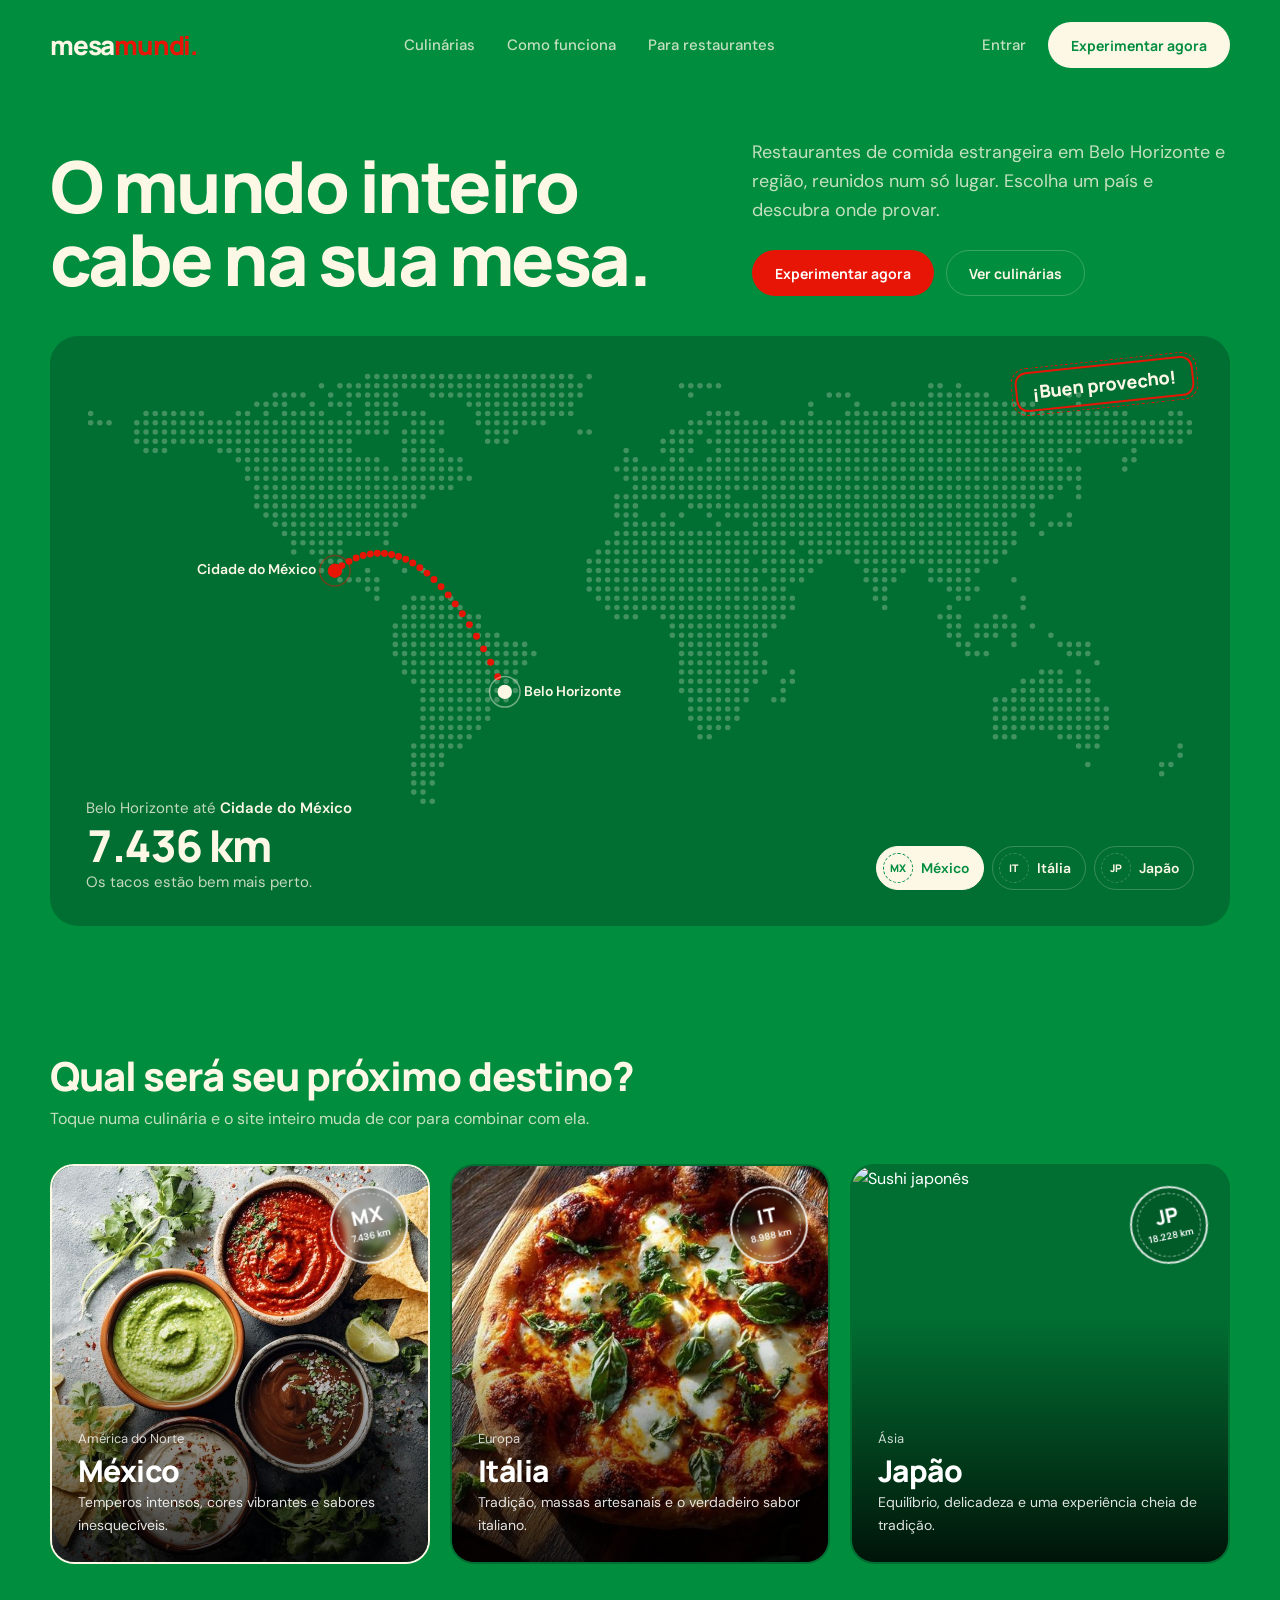
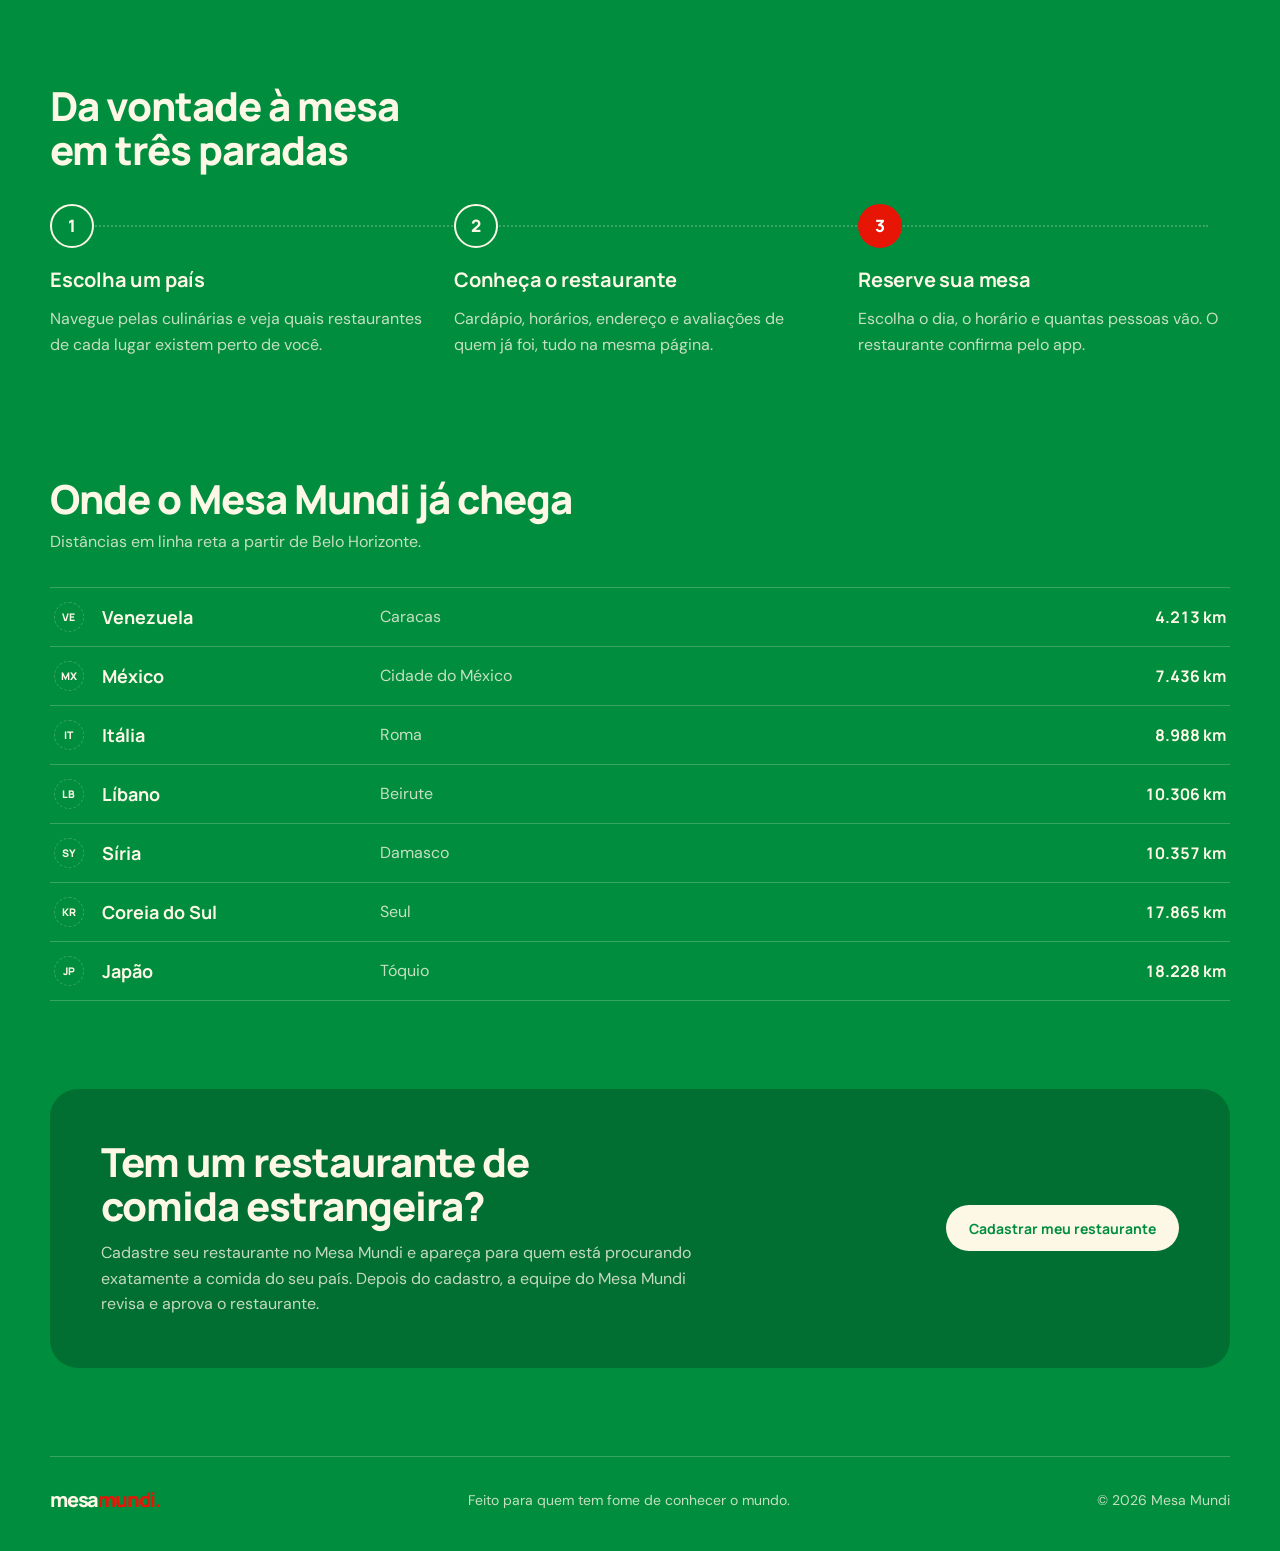
==== commit d9b0a62c: "Novas fotos do México e da Itália e saudação no idioma de cada país - Cartões de culinária usam as f" ====
--- a/index.html
+++ b/index.html
@@ -11,8 +11,8 @@
   <link rel="preconnect" href="https://fonts.googleapis.com">
   <link rel="preconnect" href="https://fonts.gstatic.com" crossorigin>
   <link href="https://fonts.googleapis.com/css2?family=DM+Sans:wght@400;500;600;700&family=Manrope:wght@500;600;700;800&display=swap" rel="stylesheet">
-  <link rel="stylesheet" href="css/landing.css?v=20261112d">
-  <script src="js/theme.js?v=20261112d"></script>
+  <link rel="stylesheet" href="css/landing.css?v=20261113a">
+  <script src="js/theme.js?v=20261113a"></script>
 </head>
 
 <body>
@@ -50,6 +50,7 @@
 
       <figure class="mapa" aria-labelledby="rota-legenda">
         <canvas id="mapa-canvas" aria-hidden="true"></canvas>
+        <span class="saudacao" id="saudacao" lang="es">¡Buen provecho!</span>
 
         <figcaption class="rota" id="rota-legenda" aria-live="polite">
           <span class="rota-trecho"><span id="rota-origem">Belo Horizonte</span> até <strong id="rota-destino">Cidade do México</strong></span>
@@ -74,7 +75,7 @@
 
       <div class="cartoes">
         <button class="cartao" data-theme="mexico" aria-pressed="true" type="button">
-          <img src="https://images.unsplash.com/photo-1551504734-5ee1c4a1479b?w=900" alt="Tacos mexicanos num prato" loading="lazy">
+          <img src="img/foto-mexico-molhos.jpg" alt="Guacamole, salsa roja e molhos mexicanos com nachos" loading="lazy" width="720" height="900">
           <span class="selo" aria-hidden="true"><b>MX</b><small>7.436 km</small></span>
           <span class="cartao-texto">
             <span class="cartao-regiao">América do Norte</span>
@@ -84,7 +85,7 @@
         </button>
 
         <button class="cartao" data-theme="italia" aria-pressed="false" type="button">
-          <img src="https://images.unsplash.com/photo-1473093295043-cdd812d0e601?w=900" alt="Massa italiana com tomate e manjericão" loading="lazy">
+          <img src="img/foto-italia-pizza.jpg" alt="Pizza margherita com manjericão sobre tábua de madeira" loading="lazy" width="504" height="900">
           <span class="selo" aria-hidden="true"><b>IT</b><small>8.988 km</small></span>
           <span class="cartao-texto">
             <span class="cartao-regiao">Europa</span>
@@ -168,6 +169,6 @@
     <p>© <span id="ano">2026</span> Mesa Mundi</p>
   </footer>
 
-  <script src="js/landing.js?v=20261112d"></script>
+  <script src="js/landing.js?v=20261113a"></script>
 </body>
 </html>
--- a/css/landing.css
+++ b/css/landing.css
@@ -160,6 +160,23 @@
   width: 100%;
   aspect-ratio: 120 / 47;
 }
+
+/* Saudação no idioma do país, em forma de carimbo */
+.saudacao {
+  position: absolute;
+  top: clamp(16px, 2.4vw, 28px);
+  right: clamp(18px, 3vw, 36px);
+  padding: 9px 15px;
+  border-radius: 12px;
+  border: 2px solid var(--detail);
+  outline: 1.5px dashed var(--detail);
+  outline-offset: 3px;
+  color: var(--text);
+  font: 800 clamp(14px, 1.5vw, 18px)/1 var(--titulo);
+  rotate: -6deg;
+  transition: border-color .7s ease, outline-color .7s ease;
+}
+[data-culture="japao"] .saudacao { writing-mode: vertical-rl; padding: 13px 9px; letter-spacing: .12em; rotate: 4deg; }
 
 .rota {
   position: absolute;
